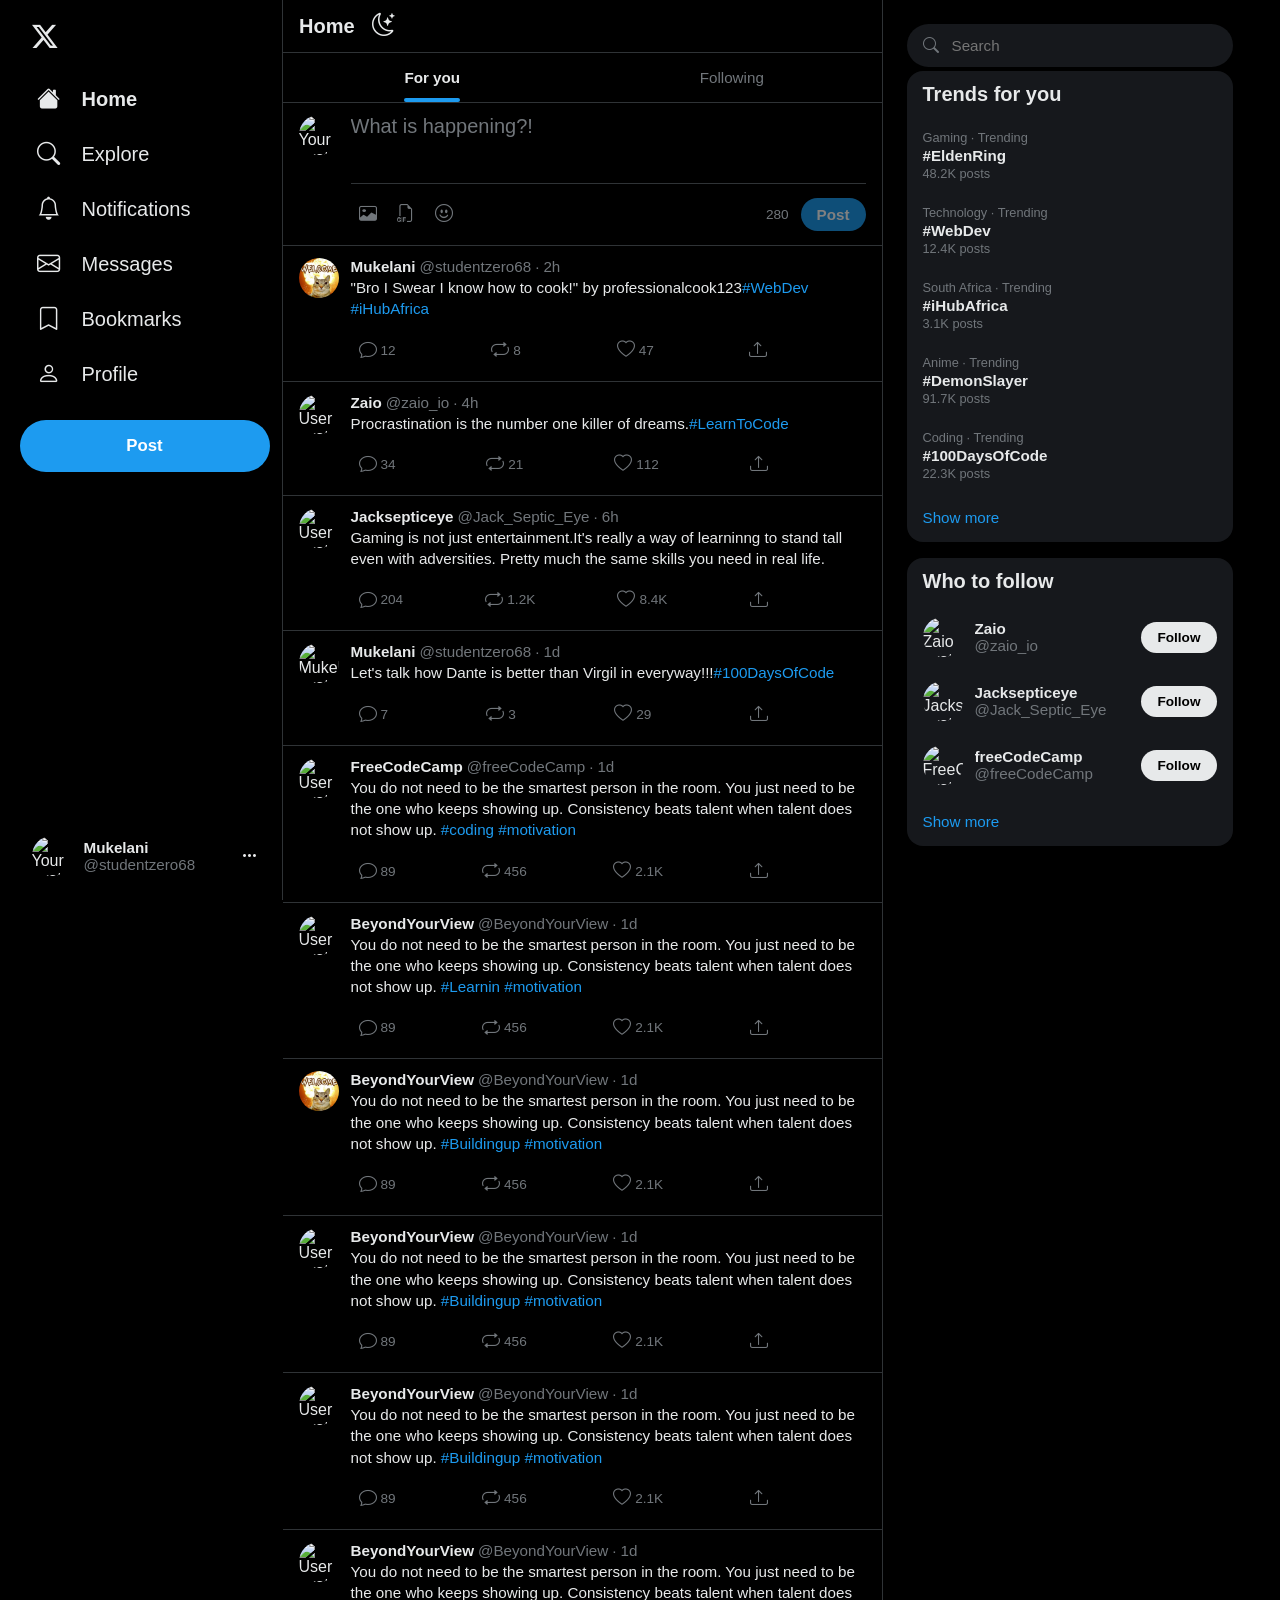
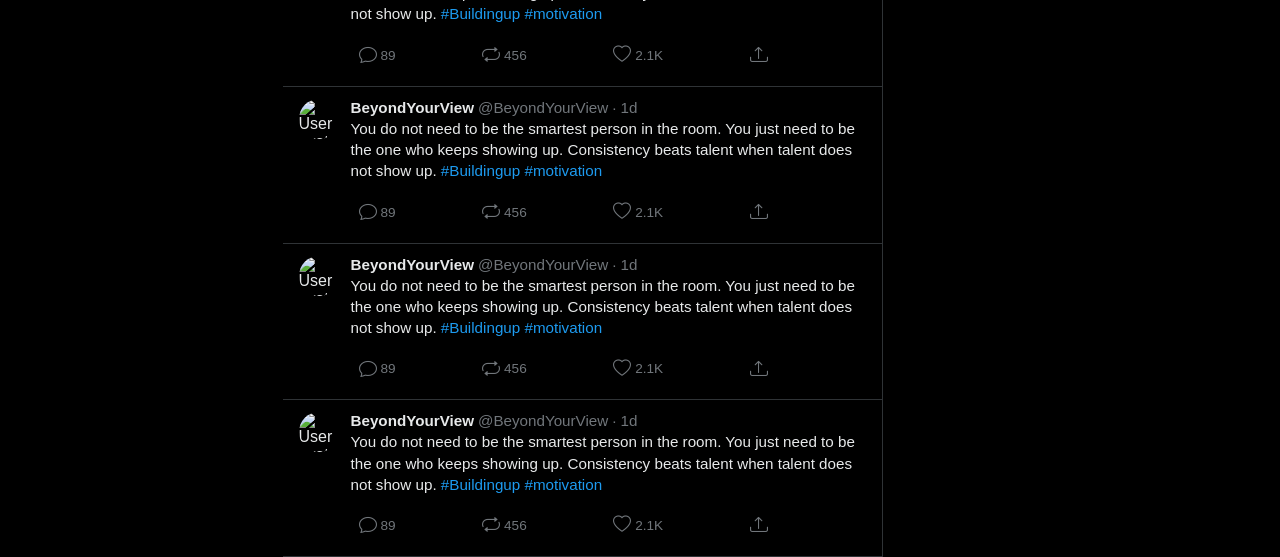
==== index.html @ 27559395 "making more adjustments" ====
<!DOCTYPE html>
<html lang="en">
<head>
  <meta charset="UTF-8"/>
  <meta name="viewport" content="width=device-width, initial-scale=1.0"/>
  <title>X — Home</title>
  <link rel="stylesheet" href="style.css"/>
  <link href="https://cdn.jsdelivr.net/npm/bootstrap-icons@1.10.5/font/bootstrap-icons.css" rel="stylesheet"/>
</head>
<body>

  <div class="app-layout">

    <!-- LEFT SIDEBAR -->
    <aside class="sidebar-left">
      <a href="index.html" class="logo">
        <i class="bi bi-twitter-x"></i>
      </a>
      <nav class="sidebar-nav">
        <a href="index.html" class="nav-item active">
          <i class="bi bi-house-fill"></i>
          <span>Home</span>
        </a>
        <a href="explore.html" class="nav-item">
          <i class="bi bi-search"></i>
          <span>Explore</span>
        </a>
        <a href="notifications.html" class="nav-item">
          <i class="bi bi-bell"></i>
          <span>Notifications</span>
        </a>
        <a href="messages.html" class="nav-item">
          <i class="bi bi-envelope"></i>
          <span>Messages</span>
        </a>
        <a href="bookmarks.html" class="nav-item">
          <i class="bi bi-bookmark"></i>
          <span>Bookmarks</span>
        </a>
        <a href="profile.html" class="nav-item">
          <i class="bi bi-person"></i>
          <span>Profile</span>
        </a>
        <button class="tweet-btn" id="openModal">Post</button>
      </nav>
      <div class="sidebar-user">
        <img src="images/avatar.jpg" alt="Your avatar" class="avatar-sm"/>
        <div class="user-info">
          <span class="user-name">Mukelani</span>
          <span class="user-handle">@studentzero68</span>
        </div>
        <i class="bi bi-three-dots"></i>
      </div>
    </aside>

    <!-- MAIN FEED -->
    <main class="main-feed">

      <header class="feed-header">
        <h1>Home</h1>
        <button class="theme-toggle" id="themeToggle" aria-label="Toggle theme">
          <i class="bi bi-moon-stars"></i>
        </button>
      </header>

      <!-- FEED TABS -->
      <div class="feed-tabs">
        <button class="feed-tab active">For you</button>
        <button class="feed-tab">Following</button>
      </div>

      <!-- TWEET COMPOSER -->
      <div class="composer">
        <img src="images/avatar.jpg" alt="Your avatar" class="avatar-sm"/>
        <div class="composer-input-wrap">
          <textarea id="composerText" placeholder="What is happening?!" rows="1"></textarea>
          <div class="composer-actions">
            <div class="composer-icons">
              <button class="tweet-action" aria-label="Add image"><i class="bi bi-image"></i></button>
              <button class="tweet-action" aria-label="Add gif"><i class="bi bi-filetype-gif"></i></button>
              <button class="tweet-action" aria-label="Add emoji"><i class="bi bi-emoji-smile"></i></button>
            </div>
            <div style="display:flex;align-items:center;gap:12px">
              <span class="char-count" id="charCount">280</span>
              <button class="composer-post" id="postBtn">Post</button>
            </div>
          </div>
        </div>
      </div>

      <!-- TWEET CARDS -->
      <div id="feed">

        <div class="tweet">
          <img src="./assets/bomb cat welcome discord banner.jpg" alt="Mukelani avatar" class="avatar-sm"/>
          <div class="tweet-body">
            <div class="tweet-header">
              <a href="profile.html" class="tweet-name">Mukelani</a>
              <span class="tweet-handle">@studentzero68</span>
              <span class="tweet-dot">·</span>
              <span class="tweet-time">2h</span>
            </div>
            <p class="tweet-content">"Bro I Swear I know how to cook!" by professionalcook123<span class="tweet-hashtag">#WebDev</span> <span class="tweet-hashtag">#iHubAfrica</span></p>
            <div class="tweet-actions">
              <button class="tweet-action reply" aria-label="Reply"><i class="bi bi-chat"></i><span>12</span></button>
              <button class="tweet-action retweet" aria-label="Retweet"><i class="bi bi-repeat"></i><span>8</span></button>
              <button class="tweet-action like" aria-label="Like"><i class="bi bi-heart"></i><span>47</span></button>
              <button class="tweet-action" aria-label="Share"><i class="bi bi-upload"></i></button>
            </div>
          </div>
        </div>

        <div class="tweet">
          <img src="images/avatar2.jpg" alt="User avatar" class="avatar-sm"/>
          <div class="tweet-body">
            <div class="tweet-header">
              <a href="#" class="tweet-name">Zaio</a>
              <span class="tweet-handle">@zaio_io</span>
              <span class="tweet-dot">·</span>
              <span class="tweet-time">4h</span>
            </div>
            <p class="tweet-content">Procrastination is the number one killer of dreams.<span class="tweet-hashtag">#LearnToCode</span></p>
            <div class="tweet-actions">
              <button class="tweet-action reply" aria-label="Reply"><i class="bi bi-chat"></i><span>34</span></button>
              <button class="tweet-action retweet" aria-label="Retweet"><i class="bi bi-repeat"></i><span>21</span></button>
              <button class="tweet-action like" aria-label="Like"><i class="bi bi-heart"></i><span>112</span></button>
              <button class="tweet-action" aria-label="Share"><i class="bi bi-upload"></i></button>
            </div>
          </div>
        </div>

        <div class="tweet">
          <img src="images/avatar3.jpg" alt="User avatar" class="avatar-sm"/>
          <div class="tweet-body">
            <div class="tweet-header">
              <a href="#" class="tweet-name">Jacksepticeye</a>
              <span class="tweet-handle">@Jack_Septic_Eye</span>
              <span class="tweet-dot">·</span>
              <span class="tweet-time">6h</span>
            </div>
            <p class="tweet-content">Gaming is not just entertainment.It's really a way of learninng to stand tall even with adversities. Pretty much the same skills you need in real life.</p>
            <div class="tweet-actions">
              <button class="tweet-action reply" aria-label="Reply"><i class="bi bi-chat"></i><span>204</span></button>
              <button class="tweet-action retweet" aria-label="Retweet"><i class="bi bi-repeat"></i><span>1.2K</span></button>
              <button class="tweet-action like" aria-label="Like"><i class="bi bi-heart"></i><span>8.4K</span></button>
              <button class="tweet-action" aria-label="Share"><i class="bi bi-upload"></i></button>
            </div>
          </div>
        </div>

        <div class="tweet">
          <img src="images/avatar.jpg" alt="Mukelani avatar" class="avatar-sm"/>
          <div class="tweet-body">
            <div class="tweet-header">
              <a href="profile.html" class="tweet-name">Mukelani</a>
              <span class="tweet-handle">@studentzero68</span>
              <span class="tweet-dot">·</span>
              <span class="tweet-time">1d</span>
            </div>
            <p class="tweet-content">Let's talk how Dante is better than Virgil in everyway!!!<span class="tweet-hashtag">#100DaysOfCode</span></p>
            <div class="tweet-actions">
              <button class="tweet-action reply" aria-label="Reply"><i class="bi bi-chat"></i><span>7</span></button>
              <button class="tweet-action retweet" aria-label="Retweet"><i class="bi bi-repeat"></i><span>3</span></button>
              <button class="tweet-action like" aria-label="Like"><i class="bi bi-heart"></i><span>29</span></button>
              <button class="tweet-action" aria-label="Share"><i class="bi bi-upload"></i></button>
            </div>
          </div>
        </div>

        <div class="tweet">
          <img src="images/avatar4.jpg" alt="User avatar" class="avatar-sm"/>
          <div class="tweet-body">
            <div class="tweet-header">
              <a href="#" class="tweet-name">FreeCodeCamp</a>
              <span class="tweet-handle">@freeCodeCamp</span>
              <span class="tweet-dot">·</span>
              <span class="tweet-time">1d</span>
            </div>
            <p class="tweet-content">You do not need to be the smartest person in the room. You just need to be the one who keeps showing up. Consistency beats talent when talent does not show up. <span class="tweet-hashtag">#coding</span> <span class="tweet-hashtag">#motivation</span></p>
            <div class="tweet-actions">
              <button class="tweet-action reply" aria-label="Reply"><i class="bi bi-chat"></i><span>89</span></button>
              <button class="tweet-action retweet" aria-label="Retweet"><i class="bi bi-repeat"></i><span>456</span></button>
              <button class="tweet-action like" aria-label="Like"><i class="bi bi-heart"></i><span>2.1K</span></button>
              <button class="tweet-action" aria-label="Share"><i class="bi bi-upload"></i></button>
            </div>
          </div>
        </div>

        <div class="tweet">
          <img src="images/avatar4.jpg" alt="User avatar" class="avatar-sm"/>
          <div class="tweet-body">
            <div class="tweet-header">
              <a href="#" class="tweet-name">BeyondYourView</a>
              <span class="tweet-handle">@BeyondYourView</span>
              <span class="tweet-dot">·</span>
              <span class="tweet-time">1d</span>
            </div>
            <p class="tweet-content">You do not need to be the smartest person in the room. You just need to be the one who keeps showing up. Consistency beats talent when talent does not show up. <span class="tweet-hashtag">#Learnin</span> <span class="tweet-hashtag">#motivation</span></p>
            <div class="tweet-actions">
              <button class="tweet-action reply" aria-label="Reply"><i class="bi bi-chat"></i><span>89</span></button>
              <button class="tweet-action retweet" aria-label="Retweet"><i class="bi bi-repeat"></i><span>456</span></button>
              <button class="tweet-action like" aria-label="Like"><i class="bi bi-heart"></i><span>2.1K</span></button>
              <button class="tweet-action" aria-label="Share"><i class="bi bi-upload"></i></button>
            </div>
          </div>
        </div>
        
        <div class="tweet">
          <img src="./assets/bomb cat welcome discord banner.jpg" alt="User avatar" class="avatar-sm"/>
          <div class="tweet-body">
            <div class="tweet-header">
              <a href="#" class="tweet-name">BeyondYourView</a>
              <span class="tweet-handle">@BeyondYourView</span>
              <span class="tweet-dot">·</span>
              <span class="tweet-time">1d</span>
            </div>
            <p class="tweet-content">You do not need to be the smartest person in the room. You just need to be the one who keeps showing up. Consistency beats talent when talent does not show up. <span class="tweet-hashtag">#Buildingup</span> <span class="tweet-hashtag">#motivation</span></p>
            <div class="tweet-actions">
              <button class="tweet-action reply" aria-label="Reply"><i class="bi bi-chat"></i><span>89</span></button>
              <button class="tweet-action retweet" aria-label="Retweet"><i class="bi bi-repeat"></i><span>456</span></button>
              <button class="tweet-action like" aria-label="Like"><i class="bi bi-heart"></i><span>2.1K</span></button>
              <button class="tweet-action" aria-label="Share"><i class="bi bi-upload"></i></button>
            </div>
          </div>
        </div>
        
         <div class="tweet">
          <img src="images/avatar4.jpg" alt="User avatar" class="avatar-sm"/>
          <div class="tweet-body">
            <div class="tweet-header">
              <a href="#" class="tweet-name">BeyondYourView</a>
              <span class="tweet-handle">@BeyondYourView</span>
              <span class="tweet-dot">·</span>
              <span class="tweet-time">1d</span>
            </div>
            <p class="tweet-content">You do not need to be the smartest person in the room. You just need to be the one who keeps showing up. Consistency beats talent when talent does not show up. <span class="tweet-hashtag">#Buildingup</span> <span class="tweet-hashtag">#motivation</span></p>
            <div class="tweet-actions">
              <button class="tweet-action reply" aria-label="Reply"><i class="bi bi-chat"></i><span>89</span></button>
              <button class="tweet-action retweet" aria-label="Retweet"><i class="bi bi-repeat"></i><span>456</span></button>
              <button class="tweet-action like" aria-label="Like"><i class="bi bi-heart"></i><span>2.1K</span></button>
              <button class="tweet-action" aria-label="Share"><i class="bi bi-upload"></i></button>
            </div>
          </div>
        </div>

         <div class="tweet">
          <img src="images/avatar4.jpg" alt="User avatar" class="avatar-sm"/>
          <div class="tweet-body">
            <div class="tweet-header">
              <a href="#" class="tweet-name">BeyondYourView</a>
              <span class="tweet-handle">@BeyondYourView</span>
              <span class="tweet-dot">·</span>
              <span class="tweet-time">1d</span>
            </div>
            <p class="tweet-content">You do not need to be the smartest person in the room. You just need to be the one who keeps showing up. Consistency beats talent when talent does not show up. <span class="tweet-hashtag">#Buildingup</span> <span class="tweet-hashtag">#motivation</span></p>
            <div class="tweet-actions">
              <button class="tweet-action reply" aria-label="Reply"><i class="bi bi-chat"></i><span>89</span></button>
              <button class="tweet-action retweet" aria-label="Retweet"><i class="bi bi-repeat"></i><span>456</span></button>
              <button class="tweet-action like" aria-label="Like"><i class="bi bi-heart"></i><span>2.1K</span></button>
              <button class="tweet-action" aria-label="Share"><i class="bi bi-upload"></i></button>
            </div>
          </div>
        </div>

        <div class="tweet">
          <img src="images/avatar4.jpg" alt="User avatar" class="avatar-sm"/>
          <div class="tweet-body">
            <div class="tweet-header">
              <a href="#" class="tweet-name">BeyondYourView</a>
              <span class="tweet-handle">@BeyondYourView</span>
              <span class="tweet-dot">·</span>
              <span class="tweet-time">1d</span>
            </div>
            <p class="tweet-content">You do not need to be the smartest person in the room. You just need to be the one who keeps showing up. Consistency beats talent when talent does not show up. <span class="tweet-hashtag">#Buildingup</span> <span class="tweet-hashtag">#motivation</span></p>
            <div class="tweet-actions">
              <button class="tweet-action reply" aria-label="Reply"><i class="bi bi-chat"></i><span>89</span></button>
              <button class="tweet-action retweet" aria-label="Retweet"><i class="bi bi-repeat"></i><span>456</span></button>
              <button class="tweet-action like" aria-label="Like"><i class="bi bi-heart"></i><span>2.1K</span></button>
              <button class="tweet-action" aria-label="Share"><i class="bi bi-upload"></i></button>
            </div>
          </div>
        </div>

        <div class="tweet">
          <img src="images/avatar4.jpg" alt="User avatar" class="avatar-sm"/>
          <div class="tweet-body">
            <div class="tweet-header">
              <a href="#" class="tweet-name">BeyondYourView</a>
              <span class="tweet-handle">@BeyondYourView</span>
              <span class="tweet-dot">·</span>
              <span class="tweet-time">1d</span>
            </div>
            <p class="tweet-content">You do not need to be the smartest person in the room. You just need to be the one who keeps showing up. Consistency beats talent when talent does not show up. <span class="tweet-hashtag">#Buildingup</span> <span class="tweet-hashtag">#motivation</span></p>
            <div class="tweet-actions">
              <button class="tweet-action reply" aria-label="Reply"><i class="bi bi-chat"></i><span>89</span></button>
              <button class="tweet-action retweet" aria-label="Retweet"><i class="bi bi-repeat"></i><span>456</span></button>
              <button class="tweet-action like" aria-label="Like"><i class="bi bi-heart"></i><span>2.1K</span></button>
              <button class="tweet-action" aria-label="Share"><i class="bi bi-upload"></i></button>
            </div>
          </div>
        </div>

        <div class="tweet">
          <img src="images/avatar4.jpg" alt="User avatar" class="avatar-sm"/>
          <div class="tweet-body">
            <div class="tweet-header">
              <a href="#" class="tweet-name">BeyondYourView</a>
              <span class="tweet-handle">@BeyondYourView</span>
              <span class="tweet-dot">·</span>
              <span class="tweet-time">1d</span>
            </div>
            <p class="tweet-content">You do not need to be the smartest person in the room. You just need to be the one who keeps showing up. Consistency beats talent when talent does not show up. <span class="tweet-hashtag">#Buildingup</span> <span class="tweet-hashtag">#motivation</span></p>
            <div class="tweet-actions">
              <button class="tweet-action reply" aria-label="Reply"><i class="bi bi-chat"></i><span>89</span></button>
              <button class="tweet-action retweet" aria-label="Retweet"><i class="bi bi-repeat"></i><span>456</span></button>
              <button class="tweet-action like" aria-label="Like"><i class="bi bi-heart"></i><span>2.1K</span></button>
              <button class="tweet-action" aria-label="Share"><i class="bi bi-upload"></i></button>
            </div>
          </div>
        </div>

        <div class="tweet">
          <img src="images/avatar4.jpg" alt="User avatar" class="avatar-sm"/>
          <div class="tweet-body">
            <div class="tweet-header">
              <a href="#" class="tweet-name">BeyondYourView</a>
              <span class="tweet-handle">@BeyondYourView</span>
              <span class="tweet-dot">·</span>
              <span class="tweet-time">1d</span>
            </div>
            <p class="tweet-content">You do not need to be the smartest person in the room. You just need to be the one who keeps showing up. Consistency beats talent when talent does not show up. <span class="tweet-hashtag">#Buildingup</span> <span class="tweet-hashtag">#motivation</span></p>
            <div class="tweet-actions">
              <button class="tweet-action reply" aria-label="Reply"><i class="bi bi-chat"></i><span>89</span></button>
              <button class="tweet-action retweet" aria-label="Retweet"><i class="bi bi-repeat"></i><span>456</span></button>
              <button class="tweet-action like" aria-label="Like"><i class="bi bi-heart"></i><span>2.1K</span></button>
              <button class="tweet-action" aria-label="Share"><i class="bi bi-upload"></i></button>
            </div>
          </div>
        </div>

      </div>

    </main>

    <!-- RIGHT SIDEBAR -->
    <aside class="sidebar-right">

      <div class="search-box">
        <i class="bi bi-search"></i>
        <input type="text" placeholder="Search"/>
      </div>

      <!-- TRENDS WIDGET -->
      <div class="widget">
        <div class="widget-header">Trends for you</div>

        <div class="widget-item">
          <div class="trend-category">Gaming · Trending</div>
          <div class="trend-name">#EldenRing</div>
          <div class="trend-posts">48.2K posts</div>
        </div>
        <div class="widget-item">
          <div class="trend-category">Technology · Trending</div>
          <div class="trend-name">#WebDev</div>
          <div class="trend-posts">12.4K posts</div>
        </div>
        <div class="widget-item">
          <div class="trend-category">South Africa · Trending</div>
          <div class="trend-name">#iHubAfrica</div>
          <div class="trend-posts">3.1K posts</div>
        </div>
        <div class="widget-item">
          <div class="trend-category">Anime · Trending</div>
          <div class="trend-name">#DemonSlayer</div>
          <div class="trend-posts">91.7K posts</div>
        </div>
        <div class="widget-item">
          <div class="trend-category">Coding · Trending</div>
          <div class="trend-name">#100DaysOfCode</div>
          <div class="trend-posts">22.3K posts</div>
        </div>

        <a href="explore.html" class="widget-footer">Show more</a>
      </div>

      <!-- WHO TO FOLLOW -->
      <div class="widget">
        <div class="widget-header">Who to follow</div>

        <div class="follow-item">
          <img src="images/avatar2.jpg" alt="Zaio avatar" class="avatar-sm"/>
          <div class="follow-info">
            <div class="user-name">Zaio</div>
            <div class="user-handle">@zaio_io</div>
          </div>
          <button class="follow-btn">Follow</button>
        </div>

        <div class="follow-item">
          <img src="images/avatar3.jpg" alt="Jacksepticeye avatar" class="avatar-sm"/>
          <div class="follow-info">
            <div class="user-name">Jacksepticeye</div>
            <div class="user-handle">@Jack_Septic_Eye</div>
          </div>
          <button class="follow-btn">Follow</button>
        </div>

        <div class="follow-item">
          <img src="images/avatar4.jpg" alt="FreeCodeCamp avatar" class="avatar-sm"/>
          <div class="follow-info">
            <div class="user-name">freeCodeCamp</div>
            <div class="user-handle">@freeCodeCamp</div>
          </div>
          <button class="follow-btn">Follow</button>
        </div>

        <a href="#" class="widget-footer">Show more</a>
      </div>

    </aside>

  </div>

  <!-- MOBILE NAV -->
  <nav class="mobile-nav">
    <a href="index.html" class="active" aria-label="Home"><i class="bi bi-house-fill"></i></a>
    <a href="explore.html" aria-label="Explore"><i class="bi bi-search"></i></a>
    <a href="notifications.html" aria-label="Notifications"><i class="bi bi-bell"></i></a>
    <a href="messages.html" aria-label="Messages"><i class="bi bi-envelope"></i></a>
  </nav>

  <!-- MOBILE COMPOSE BUTTON -->
  <button class="mobile-compose" id="mobileCompose" aria-label="Compose tweet">
    <i class="bi bi-plus-lg"></i>
  </button>

  <!-- TWEET MODAL -->
  <div class="modal-overlay" id="tweetModal">
    <div class="modal">
      <div class="modal-header">
        <button class="modal-close" id="closeModal" aria-label="Close"><i class="bi bi-x-lg"></i></button>
        <button class="modal-post" id="modalPostBtn">Post</button>
      </div>
      <div class="modal-body">
        <img src="images/avatar.jpg" alt="Your avatar" class="avatar-sm"/>
        <textarea id="modalText" placeholder="What is happening?!"></textarea>
      </div>
    </div>
  </div>

  <script src="script.js"></script>
</body>
</html>
---- style.css ----
/* ============================================================
   X (Twitter) Clone — Mukelani N. Sindana
   ============================================================ */

*,
*::before,
*::after {
  margin: 0;
  padding: 0;
  box-sizing: border-box;
}

:root {
  --bg: #000000;
  --bg-surface: #16181c;
  --bg-hover: #1d1f23;
  --bg-input: #000000;
  --border: #2f3336;
  --text-primary: #e7e9ea;
  --text-secondary: #71767b;
  --blue: #1d9bf0;
  --blue-hover: #1a8cd8;
  --red: #f91880;
  --green: #00ba7c;
  --gold: #ffd400;
  --white: #ffffff;
  --sidebar-width: 275px;
  --right-sidebar-width: 350px;
  --transition: 0.2s ease;
}

[data-theme="light"] {
  --bg: #ffffff;
  --bg-surface: #f7f9f9;
  --bg-hover: #eff3f4;
  --bg-input: #ffffff;
  --border: #eff3f4;
  --text-primary: #0f1419;
  --text-secondary: #536471;
}

html {
  scroll-behavior: smooth;
}

body {
  background-color: var(--bg);
  color: var(--text-primary);
  font-family: -apple-system, BlinkMacSystemFont, "Segoe UI", Roboto, Helvetica, Arial, sans-serif;
  min-height: 100vh;
  transition: background-color var(--transition), color var(--transition);
}

a {
  color: inherit;
  text-decoration: none;
}

button {
  font-family: inherit;
  cursor: pointer;
}

img {
  max-width: 100%;
  display: block;
}

.app-layout {
  display: flex;
  max-width: 1265px;
  margin: 0 auto;
  min-height: 100vh;
}

/* LEFT SIDEBAR */
.sidebar-left {
  width: var(--sidebar-width);
  padding: 0 12px;
  display: flex;
  flex-direction: column;
  position: sticky;
  top: 0;
  height: 100vh;
  border-right: 1px solid var(--border);
}

.logo {
  display: inline-flex;
  align-items: center;
  justify-content: center;
  width: 50px;
  height: 50px;
  margin: 12px 0;
  border-radius: 50%;
  font-size: 1.6rem;
  transition: background var(--transition);
}

.logo:hover {
  background: var(--bg-hover);
}

.sidebar-nav {
  display: flex;
  flex-direction: column;
  gap: 4px;
}

.nav-item {
  display: inline-flex;
  align-items: center;
  gap: 20px;
  padding: 12px 16px;
  border-radius: 999px;
  font-size: 1.25rem;
  font-weight: 400;
  transition: background var(--transition);
}

.nav-item i {
  font-size: 1.45rem;
  width: 26px;
  text-align: center;
}

.nav-item:hover {
  background: var(--bg-hover);
}

.nav-item.active {
  font-weight: 700;
}

.theme-toggle {
  display: inline-flex;
  align-items: center;
  gap: 20px;
  width: 100%;
  padding: 12px 16px;
  border: none;
  border-radius: 999px;
  background: transparent;
  color: var(--text-primary);
  font-size: 1.25rem;
  text-align: left;
  transition: background var(--transition);
}

.theme-toggle:hover {
  background: var(--bg-hover);
}

.theme-toggle i {
  font-size: 1.45rem;
  width: 26px;
  text-align: center;
}

.tweet-btn {
  width: 100%;
  margin-top: 16px;
  padding: 16px;
  border: none;
  border-radius: 999px;
  background: var(--blue);
  color: var(--white);
  font-size: 1.05rem;
  font-weight: 700;
  transition: background var(--transition);
}

.tweet-btn:hover {
  background: var(--blue-hover);
}

.sidebar-user {
  margin-top: auto;
  margin-bottom: 12px;
  display: flex;
  align-items: center;
  gap: 12px;
  padding: 12px;
  border-radius: 999px;
  transition: background var(--transition);
  cursor: pointer;
}

.sidebar-user:hover {
  background: var(--bg-hover);
}

.avatar-sm {
  width: 40px;
  height: 40px;
  border-radius: 50%;
  object-fit: cover;
}

.user-info {
  flex: 1;
  display: flex;
  flex-direction: column;
  min-width: 0;
}

.user-name {
  font-size: 0.95rem;
  font-weight: 700;
  white-space: nowrap;
  overflow: hidden;
  text-overflow: ellipsis;
}

.user-handle {
  font-size: 0.95rem;
  color: var(--text-secondary);
  white-space: nowrap;
  overflow: hidden;
  text-overflow: ellipsis;
}

/* MAIN FEED */
.main-feed {
  flex: 1;
  min-width: 0;
  border-right: 1px solid var(--border);
  max-width: 600px;
}

.feed-header {
  position: sticky;
  top: 0;
  z-index: 10;
  padding: 0 16px;
  height: 53px;
  display: flex;
  align-items: center;
  justify-content: space-between;
  background: rgba(0, 0, 0, 0.65);
  backdrop-filter: blur(12px);
  border-bottom: 1px solid var(--border);
}

[data-theme="light"] .feed-header {
  background: rgba(255, 255, 255, 0.85);
}

.feed-header h1 {
  font-size: 1.25rem;
  font-weight: 700;
}

.feed-tabs {
  display: flex;
  border-bottom: 1px solid var(--border);
}

.feed-tab {
  flex: 1;
  padding: 16px;
  border: none;
  background: transparent;
  color: var(--text-secondary);
  font-size: 0.95rem;
  font-weight: 500;
  position: relative;
  transition: background var(--transition), color var(--transition);
}

.feed-tab:hover {
  background: var(--bg-hover);
  color: var(--text-primary);
}

.feed-tab.active {
  color: var(--text-primary);
  font-weight: 700;
}

.feed-tab.active::after {
  content: "";
  position: absolute;
  bottom: 0;
  left: 50%;
  transform: translateX(-50%);
  width: 56px;
  height: 4px;
  border-radius: 999px;
  background: var(--blue);
}

/* TWEET COMPOSER */
.composer {
  display: flex;
  gap: 12px;
  padding: 12px 16px;
  border-bottom: 1px solid var(--border);
}

.composer-input-wrap {
  flex: 1;
}

.composer textarea {
  width: 100%;
  min-height: 52px;
  border: none;
  background: transparent;
  color: var(--text-primary);
  font-size: 1.25rem;
  resize: none;
  outline: none;
  font-family: inherit;
}

.composer textarea::placeholder {
  color: var(--text-secondary);
}

.composer-actions {
  display: flex;
  align-items: center;
  justify-content: space-between;
  margin-top: 12px;
  padding-top: 12px;
  border-top: 1px solid var(--border);
}

.char-count {
  font-size: 0.85rem;
  color: var(--text-secondary);
}

.char-count.warning {
  color: var(--gold);
}

.char-count.danger {
  color: var(--red);
}

.composer-post {
  padding: 8px 16px;
  border: none;
  border-radius: 999px;
  background: var(--blue);
  color: var(--white);
  font-weight: 700;
  font-size: 0.95rem;
  opacity: 0.5;
  pointer-events: none;
  transition: background var(--transition), opacity var(--transition);
}

.composer-post.active {
  opacity: 1;
  pointer-events: auto;
}

.composer-post.active:hover {
  background: var(--blue-hover);
}

/* TWEET CARD */
.tweet {
  display: flex;
  gap: 12px;
  padding: 12px 16px;
  border-bottom: 1px solid var(--border);
  transition: background var(--transition);
}

.tweet:hover {
  background: var(--bg-hover);
}

.tweet-body {
  flex: 1;
  min-width: 0;
}

.tweet-header {
  display: flex;
  align-items: center;
  gap: 4px;
  flex-wrap: wrap;
  margin-bottom: 2px;
}

.tweet-name {
  font-weight: 700;
  font-size: 0.95rem;
}

.tweet-name:hover {
  text-decoration: underline;
}

.tweet-handle,
.tweet-dot,
.tweet-time {
  color: var(--text-secondary);
  font-size: 0.95rem;
}

.tweet-content {
  font-size: 0.95rem;
  line-height: 1.4;
  margin-bottom: 12px;
  white-space: pre-wrap;
  word-break: break-word;
}

.tweet-hashtag {
  color: var(--blue);
}

.tweet-hashtag:hover {
  text-decoration: underline;
}

.tweet-media {
  margin-bottom: 12px;
  border-radius: 16px;
  overflow: hidden;
  border: 1px solid var(--border);
}

.tweet-media img {
  width: 100%;
  max-height: 510px;
  object-fit: cover;
}

.tweet-actions {
  display: flex;
  justify-content: space-between;
  max-width: 425px;
}

.tweet-action {
  display: inline-flex;
  align-items: center;
  gap: 4px;
  padding: 8px;
  border: none;
  border-radius: 999px;
  background: transparent;
  color: var(--text-secondary);
  font-size: 0.85rem;
  transition: color var(--transition), background var(--transition);
}

.tweet-action i {
  font-size: 1.1rem;
}

.tweet-action:hover {
  background: rgba(29, 155, 240, 0.1);
  color: var(--blue);
}

.tweet-action.like:hover,
.tweet-action.like.active {
  color: var(--red);
  background: rgba(249, 24, 128, 0.1);
}

.tweet-action.retweet:hover,
.tweet-action.retweet.active {
  color: var(--green);
  background: rgba(0, 186, 124, 0.1);
}

/* RIGHT SIDEBAR */
.sidebar-right {
  width: var(--right-sidebar-width);
  padding: 12px 0 12px 24px;
}

.search-box {
  position: sticky;
  top: 12px;
  z-index: 5;
  margin-bottom: 16px;
}

.search-box input {
  width: 100%;
  padding: 12px 16px 12px 44px;
  border: none;
  border-radius: 999px;
  background: var(--bg-surface);
  color: var(--text-primary);
  font-size: 0.95rem;
  outline: none;
  border: 1px solid transparent;
  transition: border-color var(--transition), background var(--transition);
}

.search-box input:focus {
  border-color: var(--blue);
  background: var(--bg);
}

.search-box {
  position: relative;
}

.search-box i {
  position: absolute;
  left: 16px;
  top: 50%;
  transform: translateY(-50%);
  color: var(--text-secondary);
}

.widget {
  background: var(--bg-surface);
  border-radius: 16px;
  margin-bottom: 16px;
  overflow: hidden;
}

.widget-header {
  padding: 12px 16px;
  font-size: 1.25rem;
  font-weight: 800;
}

.widget-item {
  display: block;
  padding: 12px 16px;
  transition: background var(--transition);
  cursor: pointer;
}

.widget-item:hover {
  background: var(--bg-hover);
}

.trend-category {
  font-size: 0.8rem;
  color: var(--text-secondary);
}

.trend-name {
  font-weight: 700;
  font-size: 0.95rem;
  margin: 2px 0;
}

.trend-posts {
  font-size: 0.8rem;
  color: var(--text-secondary);
}

.follow-item {
  display: flex;
  align-items: center;
  gap: 12px;
  padding: 12px 16px;
  transition: background var(--transition);
}

.follow-item:hover {
  background: var(--bg-hover);
}

.follow-info {
  flex: 1;
  min-width: 0;
}

.follow-btn {
  padding: 8px 16px;
  border: none;
  border-radius: 999px;
  background: var(--text-primary);
  color: var(--bg);
  font-weight: 700;
  font-size: 0.85rem;
  transition: background var(--transition), color var(--transition);
}

.follow-btn:hover {
  opacity: 0.9;
}

.follow-btn.following {
  background: transparent;
  color: var(--text-primary);
  border: 1px solid var(--border);
}

.widget-footer {
  display: block;
  padding: 16px;
  color: var(--blue);
  font-size: 0.95rem;
  transition: background var(--transition);
}

.widget-footer:hover {
  background: var(--bg-hover);
}

/* PROFILE PAGE */
.profile-banner {
  height: 200px;
  background: var(--bg-surface);
  overflow: hidden;
}

.profile-banner img {
  width: 100%;
  height: 100%;
  object-fit: cover;
}

.profile-header {
  padding: 12px 16px;
}

.profile-top {
  display: flex;
  justify-content: space-between;
  align-items: flex-start;
  margin-top: -67px;
  margin-bottom: 12px;
}

.profile-avatar {
  width: 134px;
  height: 134px;
  border-radius: 50%;
  border: 4px solid var(--bg);
  object-fit: cover;
}

.profile-edit-btn {
  margin-top: 70px;
  padding: 8px 16px;
  border: 1px solid var(--border);
  border-radius: 999px;
  background: transparent;
  color: var(--text-primary);
  font-weight: 700;
  font-size: 0.95rem;
  transition: background var(--transition);
}

.profile-edit-btn:hover {
  background: var(--bg-hover);
}

.profile-name {
  font-size: 1.25rem;
  font-weight: 800;
}

.profile-handle {
  color: var(--text-secondary);
  margin-bottom: 12px;
}

.profile-bio {
  margin-bottom: 12px;
  line-height: 1.4;
}

.profile-meta {
  display: flex;
  flex-wrap: wrap;
  gap: 12px;
  color: var(--text-secondary);
  font-size: 0.95rem;
  margin-bottom: 12px;
}

.profile-stats {
  display: flex;
  gap: 20px;
  font-size: 0.95rem;
}

.profile-stats strong {
  color: var(--text-primary);
}

.profile-tabs {
  display: flex;
  border-bottom: 1px solid var(--border);
}

.profile-tab {
  flex: 1;
  padding: 16px;
  border: none;
  background: transparent;
  color: var(--text-secondary);
  font-weight: 500;
  transition: background var(--transition), color var(--transition);
  position: relative;
}

.profile-tab:hover {
  background: var(--bg-hover);
  color: var(--text-primary);
}

.profile-tab.active {
  color: var(--text-primary);
  font-weight: 700;
}

.profile-tab.active::after {
  content: "";
  position: absolute;
  bottom: 0;
  left: 50%;
  transform: translateX(-50%);
  width: 56px;
  height: 4px;
  border-radius: 999px;
  background: var(--blue);
}

.tab-panel {
  display: none;
}

.tab-panel.active {
  display: block;
}

.media-grid {
  display: grid;
  grid-template-columns: repeat(3, 1fr);
  gap: 2px;
}

.media-grid img {
  width: 100%;
  aspect-ratio: 1;
  object-fit: cover;
}

/* EXPLORE */
.explore-search {
  padding: 12px 16px;
  border-bottom: 1px solid var(--border);
}

.explore-search input {
  width: 100%;
  padding: 12px 16px 12px 44px;
  border: none;
  border-radius: 999px;
  background: var(--bg-surface);
  color: var(--text-primary);
  font-size: 1rem;
  outline: none;
}

.explore-search-wrap {
  position: relative;
}

.explore-search-wrap i {
  position: absolute;
  left: 16px;
  top: 50%;
  transform: translateY(-50%);
  color: var(--text-secondary);
}

.trend-large {
  padding: 16px;
  border-bottom: 1px solid var(--border);
  transition: background var(--transition);
}

.trend-large:hover {
  background: var(--bg-hover);
}

/* NOTIFICATIONS */
.notif-tabs {
  display: flex;
  border-bottom: 1px solid var(--border);
}

.notif-tab {
  flex: 1;
  padding: 16px;
  border: none;
  background: transparent;
  color: var(--text-secondary);
  font-weight: 500;
}

.notif-tab.active {
  color: var(--text-primary);
  font-weight: 700;
  box-shadow: inset 0 -4px 0 var(--blue);
}

.notif-card {
  display: flex;
  gap: 12px;
  padding: 12px 16px;
  border-bottom: 1px solid var(--border);
  transition: background var(--transition);
}

.notif-card:hover {
  background: var(--bg-hover);
}

.notif-card.unread {
  background: rgba(29, 155, 240, 0.05);
}

.notif-icon {
  color: var(--blue);
  font-size: 1.5rem;
}

.notif-text {
  font-size: 0.95rem;
  line-height: 1.4;
}

.notif-text strong {
  font-weight: 700;
}

.notif-time {
  color: var(--text-secondary);
  font-size: 0.85rem;
  margin-top: 4px;
}

/* MESSAGES */
.messages-layout {
  display: flex;
  min-height: calc(100vh - 53px);
}

.convo-list {
  width: 350px;
  border-right: 1px solid var(--border);
}

.convo-item {
  display: flex;
  gap: 12px;
  padding: 16px;
  border-bottom: 1px solid var(--border);
  transition: background var(--transition);
  cursor: pointer;
}

.convo-item:hover,
.convo-item.active {
  background: var(--bg-hover);
}

.convo-preview {
  flex: 1;
  min-width: 0;
}

.convo-top {
  display: flex;
  justify-content: space-between;
  margin-bottom: 2px;
}

.convo-name {
  font-weight: 700;
}

.convo-time {
  color: var(--text-secondary);
  font-size: 0.85rem;
}

.convo-msg {
  color: var(--text-secondary);
  font-size: 0.95rem;
  white-space: nowrap;
  overflow: hidden;
  text-overflow: ellipsis;
}

.chat-panel {
  flex: 1;
  display: flex;
  flex-direction: column;
  justify-content: center;
  align-items: center;
  color: var(--text-secondary);
  padding: 24px;
  text-align: center;
}

.chat-panel h2 {
  font-size: 1.5rem;
  color: var(--text-primary);
  margin-bottom: 8px;
}

/* BOOKMARKS */
.empty-state {
  padding: 48px 32px;
  text-align: center;
}

.empty-state i {
  font-size: 3rem;
  color: var(--text-secondary);
  margin-bottom: 16px;
}

.empty-state h2 {
  font-size: 1.5rem;
  margin-bottom: 8px;
}

.empty-state p {
  color: var(--text-secondary);
  max-width: 320px;
  margin: 0 auto;
}

/* LOGIN PAGE */
.login-page {
  min-height: 100vh;
  display: flex;
}

.login-left {
  flex: 1;
  display: flex;
  align-items: center;
  justify-content: center;
  background: var(--bg);
}

.login-left i {
  font-size: clamp(8rem, 20vw, 18rem);
}

.login-right {
  flex: 1;
  display: flex;
  flex-direction: column;
  justify-content: center;
  padding: 48px;
  max-width: 600px;
}

.login-right h1 {
  font-size: 4rem;
  font-weight: 700;
  margin-bottom: 48px;
}

.login-form {
  display: flex;
  flex-direction: column;
  gap: 16px;
}

.login-form input {
  padding: 16px;
  border: 1px solid var(--border);
  border-radius: 4px;
  background: var(--bg);
  color: var(--text-primary);
  font-size: 1rem;
  outline: none;
}

.login-form input:focus {
  border-color: var(--blue);
}

.login-submit {
  padding: 16px;
  border: none;
  border-radius: 999px;
  background: var(--text-primary);
  color: var(--bg);
  font-weight: 700;
  font-size: 1rem;
}

.login-submit:hover {
  opacity: 0.9;
}

.login-divider {
  display: flex;
  align-items: center;
  gap: 12px;
  margin: 24px 0;
  color: var(--text-secondary);
}

.login-divider::before,
.login-divider::after {
  content: "";
  flex: 1;
  height: 1px;
  background: var(--border);
}

.login-google {
  padding: 12px;
  border: 1px solid var(--border);
  border-radius: 999px;
  background: transparent;
  color: var(--text-primary);
  font-weight: 700;
}

.login-footer {
  margin-top: 48px;
  color: var(--text-secondary);
}

.login-footer a {
  color: var(--blue);
}

/* MODAL */
.modal-overlay {
  position: fixed;
  inset: 0;
  background: rgba(91, 112, 131, 0.4);
  display: flex;
  align-items: flex-start;
  justify-content: center;
  padding: 5vh 16px;
  z-index: 1000;
  opacity: 0;
  visibility: hidden;
  transition: opacity var(--transition), visibility var(--transition);
}

.modal-overlay.open {
  opacity: 1;
  visibility: visible;
}

.modal {
  width: 100%;
  max-width: 600px;
  background: var(--bg);
  border-radius: 16px;
  overflow: hidden;
}

.modal-header {
  display: flex;
  align-items: center;
  justify-content: space-between;
  padding: 12px 16px;
  border-bottom: 1px solid var(--border);
}

.modal-close {
  width: 36px;
  height: 36px;
  border: none;
  border-radius: 50%;
  background: transparent;
  color: var(--text-primary);
  font-size: 1.25rem;
  display: flex;
  align-items: center;
  justify-content: center;
  transition: background var(--transition);
}

.modal-close:hover {
  background: var(--bg-hover);
}

.modal-post {
  padding: 8px 16px;
  border: none;
  border-radius: 999px;
  background: var(--blue);
  color: var(--white);
  font-weight: 700;
  opacity: 0.5;
  pointer-events: none;
}

.modal-post.active {
  opacity: 1;
  pointer-events: auto;
}

.modal-body {
  padding: 12px 16px 16px;
  display: flex;
  gap: 12px;
}

.modal-body textarea {
  flex: 1;
  min-height: 120px;
  border: none;
  background: transparent;
  color: var(--text-primary);
  font-size: 1.25rem;
  resize: none;
  outline: none;
  font-family: inherit;
}

/* SKELETONS */
.skeleton-wrap {
  padding: 12px 16px;
}

.skeleton {
  background: linear-gradient(90deg, var(--bg-surface) 25%, var(--bg-hover) 50%, var(--bg-surface) 75%);
  background-size: 200% 100%;
  animation: shimmer 1.5s infinite;
  border-radius: 8px;
}

.skeleton-row {
  display: flex;
  gap: 12px;
  margin-bottom: 16px;
}

.skeleton-avatar {
  width: 48px;
  height: 48px;
  border-radius: 50%;
  flex-shrink: 0;
}

.skeleton-lines {
  flex: 1;
}

.skeleton-line {
  height: 14px;
  margin-bottom: 8px;
}

.skeleton-line.short {
  width: 40%;
}

.skeleton-line.medium {
  width: 70%;
}

.skeleton-line.long {
  width: 100%;
  height: 180px;
  border-radius: 16px;
}

@keyframes shimmer {
  0% { background-position: 200% 0; }
  100% { background-position: -200% 0; }
}

.hidden {
  display: none !important;
}

/* MOBILE NAV */
.mobile-nav {
  display: none;
  position: fixed;
  bottom: 0;
  left: 0;
  right: 0;
  height: 53px;
  background: var(--bg);
  border-top: 1px solid var(--border);
  z-index: 100;
}

.mobile-nav a,
.mobile-nav button {
  flex: 1;
  display: flex;
  align-items: center;
  justify-content: center;
  border: none;
  background: transparent;
  color: var(--text-secondary);
  font-size: 1.4rem;
  transition: color var(--transition);
}

.mobile-nav a.active,
.mobile-nav a:hover {
  color: var(--text-primary);
}

.mobile-compose {
  width: 56px;
  height: 56px;
  border-radius: 50%;
  background: var(--blue);
  color: var(--white);
  position: fixed;
  bottom: 70px;
  right: 16px;
  z-index: 99;
  border: none;
  font-size: 1.5rem;
  box-shadow: 0 4px 12px rgba(0, 0, 0, 0.3);
  display: none;
}

.mobile-compose:hover {
  background: var(--blue-hover);
}

/* RESPONSIVE */
@media (max-width: 1080px) {
  .sidebar-right {
    display: none;
  }
}

@media (max-width: 820px) {
  .sidebar-left {
    width: 88px;
    align-items: center;
  }

  .sidebar-left .nav-item span,
  .sidebar-left .theme-toggle span,
  .sidebar-left .user-info,
  .sidebar-left .sidebar-user > .bi-three-dots {
    display: none;
  }

  .sidebar-left .nav-item,
  .sidebar-left .theme-toggle {
    justify-content: center;
    padding: 12px;
  }

  .sidebar-left .tweet-btn {
    width: 50px;
    height: 50px;
    padding: 0;
    font-size: 0;
  }

  .sidebar-left .tweet-btn::after {
    content: "+";
    font-size: 1.5rem;
  }

  .sidebar-user {
    justify-content: center;
    padding: 8px;
  }
}

@media (max-width: 600px) {
  .sidebar-left {
    display: none;
  }

  .main-feed {
    max-width: 100%;
    border-right: none;
    padding-bottom: 60px;
  }

  .mobile-nav {
    display: flex;
  }

  .mobile-compose {
    display: flex;
    align-items: center;
    justify-content: center;
  }

  .messages-layout {
    flex-direction: column;
  }

  .convo-list {
    width: 100%;
  }

  .chat-panel {
    display: none;
  }

  .login-page {
    flex-direction: column;
  }

  .login-left {
    padding: 48px;
  }

  .login-right h1 {
    font-size: 2.5rem;
    margin-bottom: 32px;
  }
}

@media (min-width: 2560px) {
  .app-layout {
    max-width: 1400px;
  }

  .main-feed {
    max-width: 700px;
  }
}
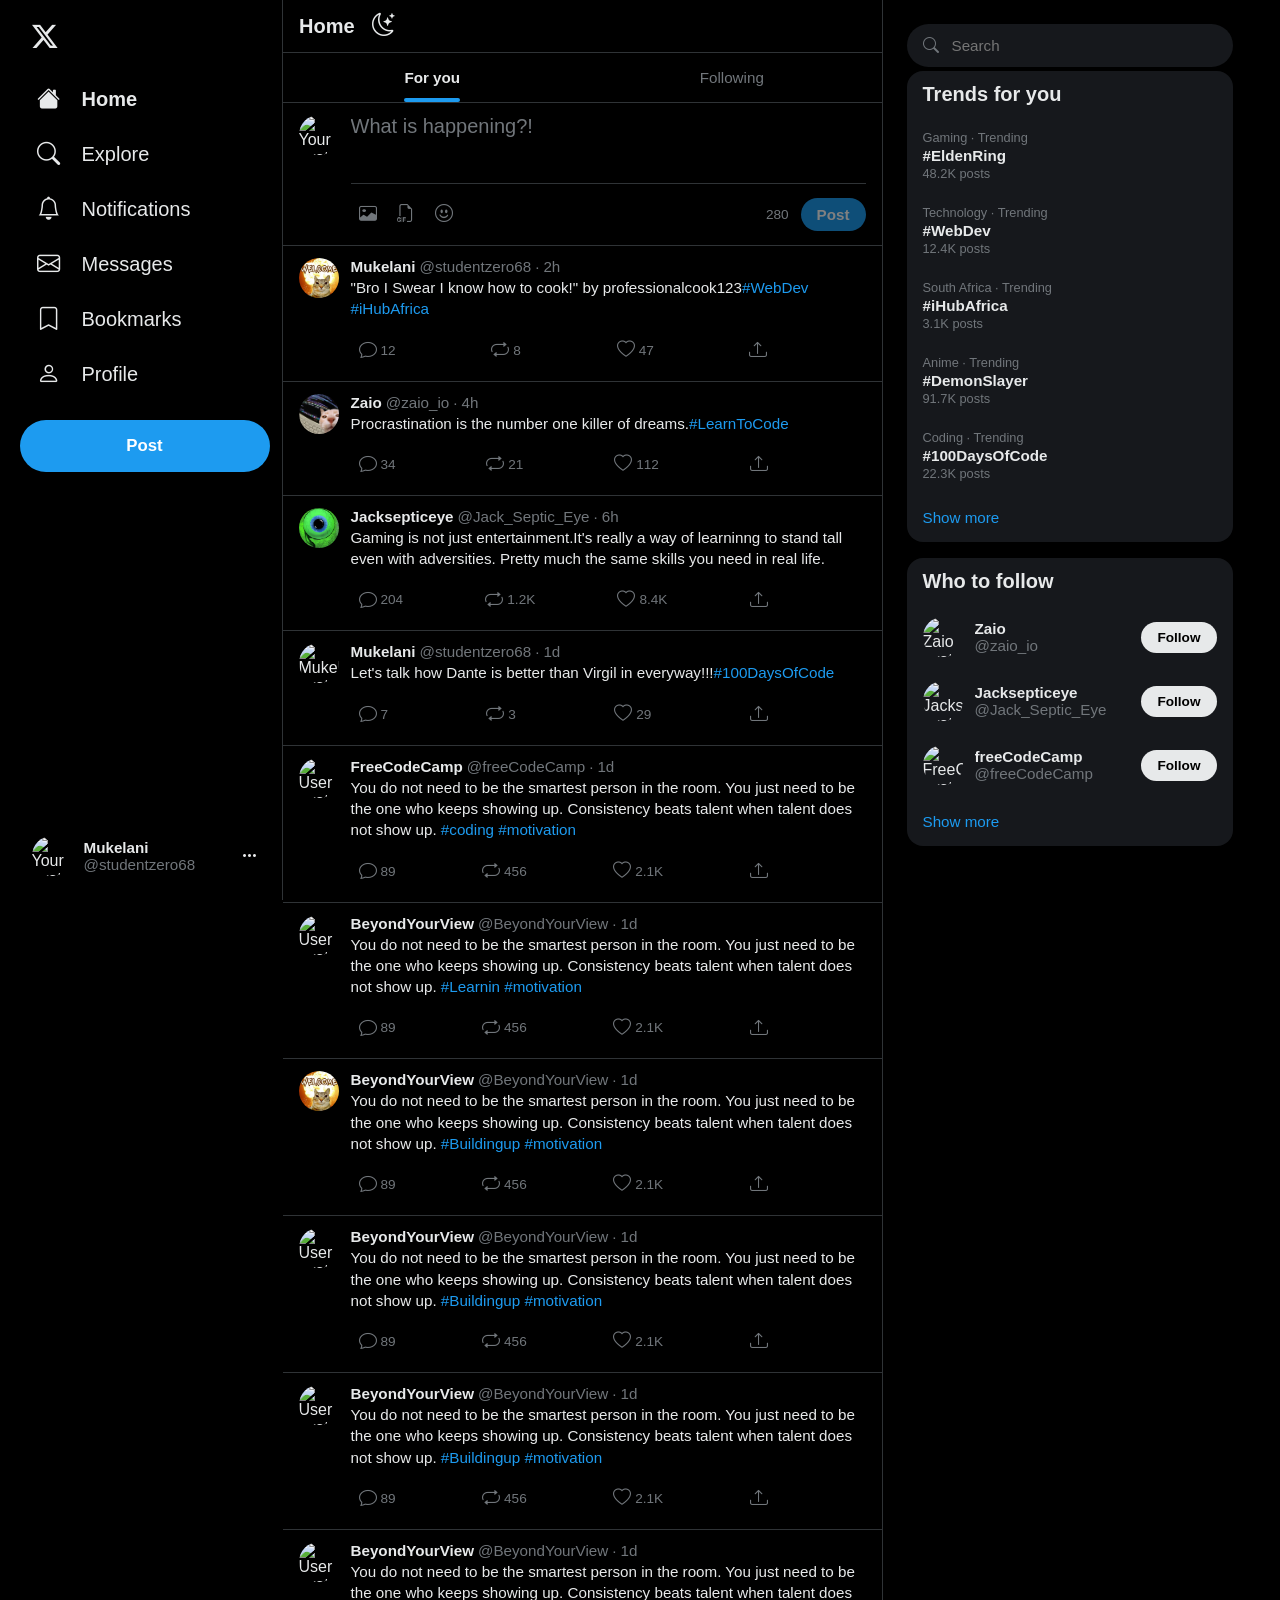
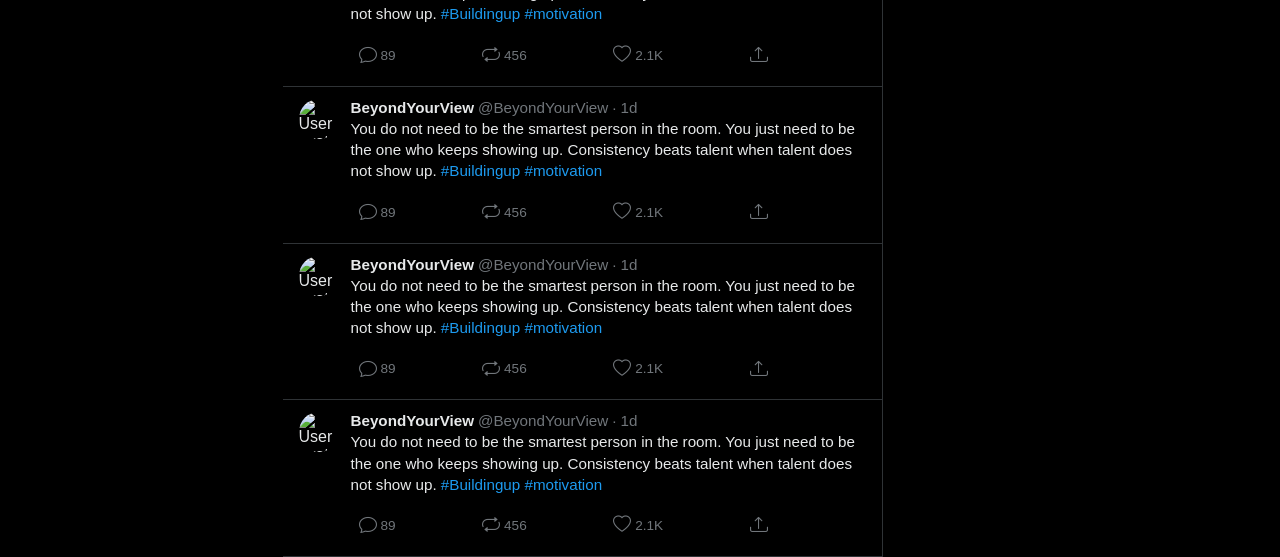
==== commit 290a97b5: "matching images accordingly" ====
--- a/index.html
+++ b/index.html
@@ -111,7 +111,7 @@
         </div>
 
         <div class="tweet">
-          <img src="images/avatar2.jpg" alt="User avatar" class="avatar-sm"/>
+          <img src="./assets/3799980931473722.jpg" alt="User avatar" class="avatar-sm"/>
           <div class="tweet-body">
             <div class="tweet-header">
               <a href="#" class="tweet-name">Zaio</a>
@@ -130,7 +130,7 @@
         </div>
 
         <div class="tweet">
-          <img src="images/avatar3.jpg" alt="User avatar" class="avatar-sm"/>
+          <img src="./assets/40180621670643318.jpg" alt="User avatar" class="avatar-sm"/>
           <div class="tweet-body">
             <div class="tweet-header">
               <a href="#" class="tweet-name">Jacksepticeye</a>
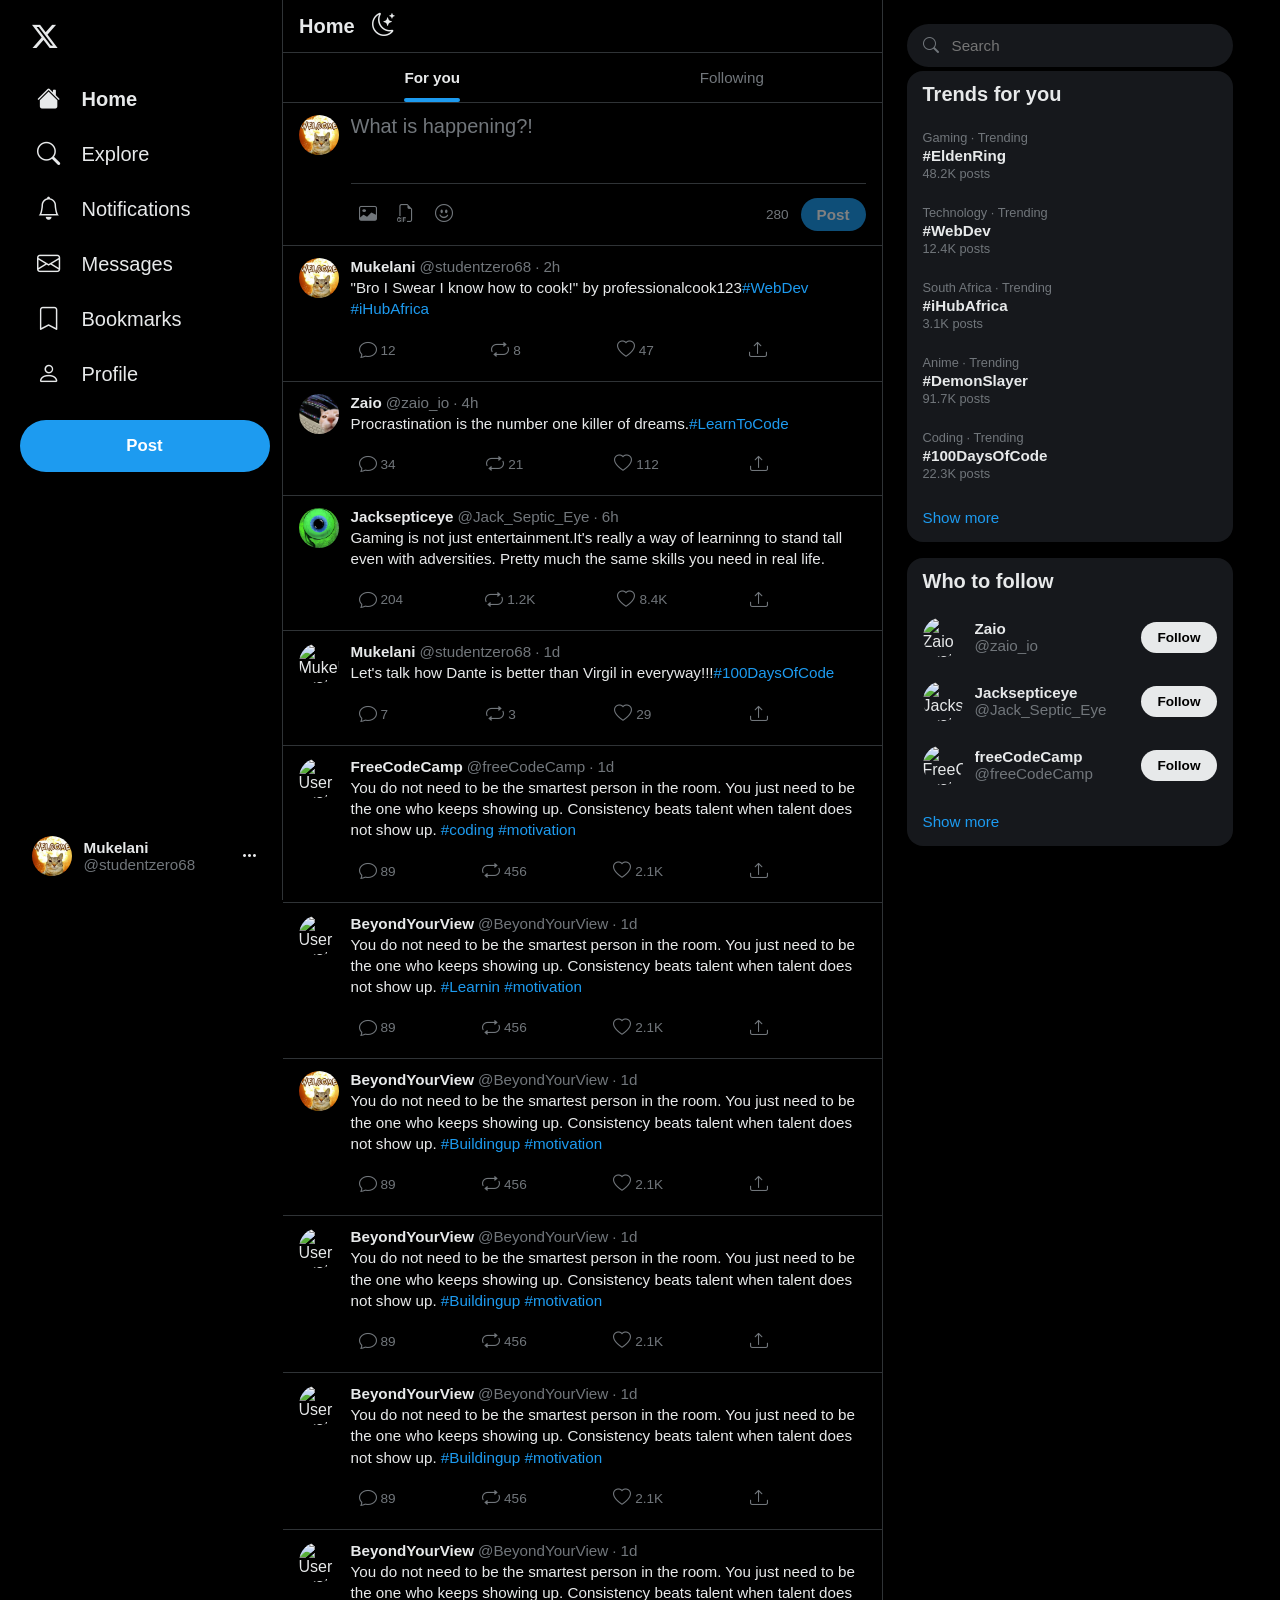
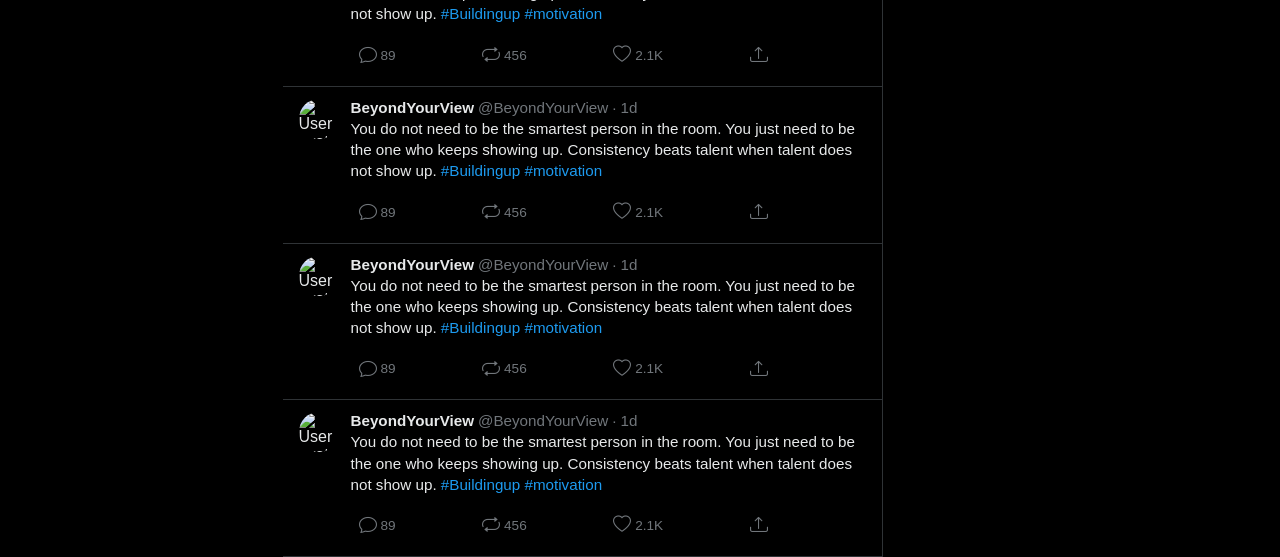
==== commit 6e9a65bc: "making changes" ====
--- a/index.html
+++ b/index.html
@@ -44,7 +44,7 @@
         <button class="tweet-btn" id="openModal">Post</button>
       </nav>
       <div class="sidebar-user">
-        <img src="images/avatar.jpg" alt="Your avatar" class="avatar-sm"/>
+        <img src="./assets/bomb cat welcome discord banner.jpg" alt="Your avatar" class="avatar-sm"/>
         <div class="user-info">
           <span class="user-name">Mukelani</span>
           <span class="user-handle">@studentzero68</span>
@@ -71,7 +71,7 @@
 
       <!-- TWEET COMPOSER -->
       <div class="composer">
-        <img src="images/avatar.jpg" alt="Your avatar" class="avatar-sm"/>
+        <img src="./assets/bomb cat welcome discord banner.jpg" alt="Your avatar" class="avatar-sm"/>
         <div class="composer-input-wrap">
           <textarea id="composerText" placeholder="What is happening?!" rows="1"></textarea>
           <div class="composer-actions">
--- a/style.css
+++ b/style.css
@@ -1333,3 +1333,25 @@
     max-width: 700px;
   }
 }
+
+/* BACK BUTTON */
+.nav-back {
+  display: inline-flex;
+  align-items: center;
+  justify-content: center;
+  width: 36px;
+  height: 36px;
+  border-radius: 50%;
+  font-size: 1.2rem;
+  transition: background var(--transition);
+}
+.nav-back:hover {
+  background: var(--bg-hover);
+}
+
+/* FEED HEADER SUBTITLE */
+.feed-header-sub {
+  font-size: 0.8rem;
+  color: var(--text-secondary);
+  margin: 0;
+}
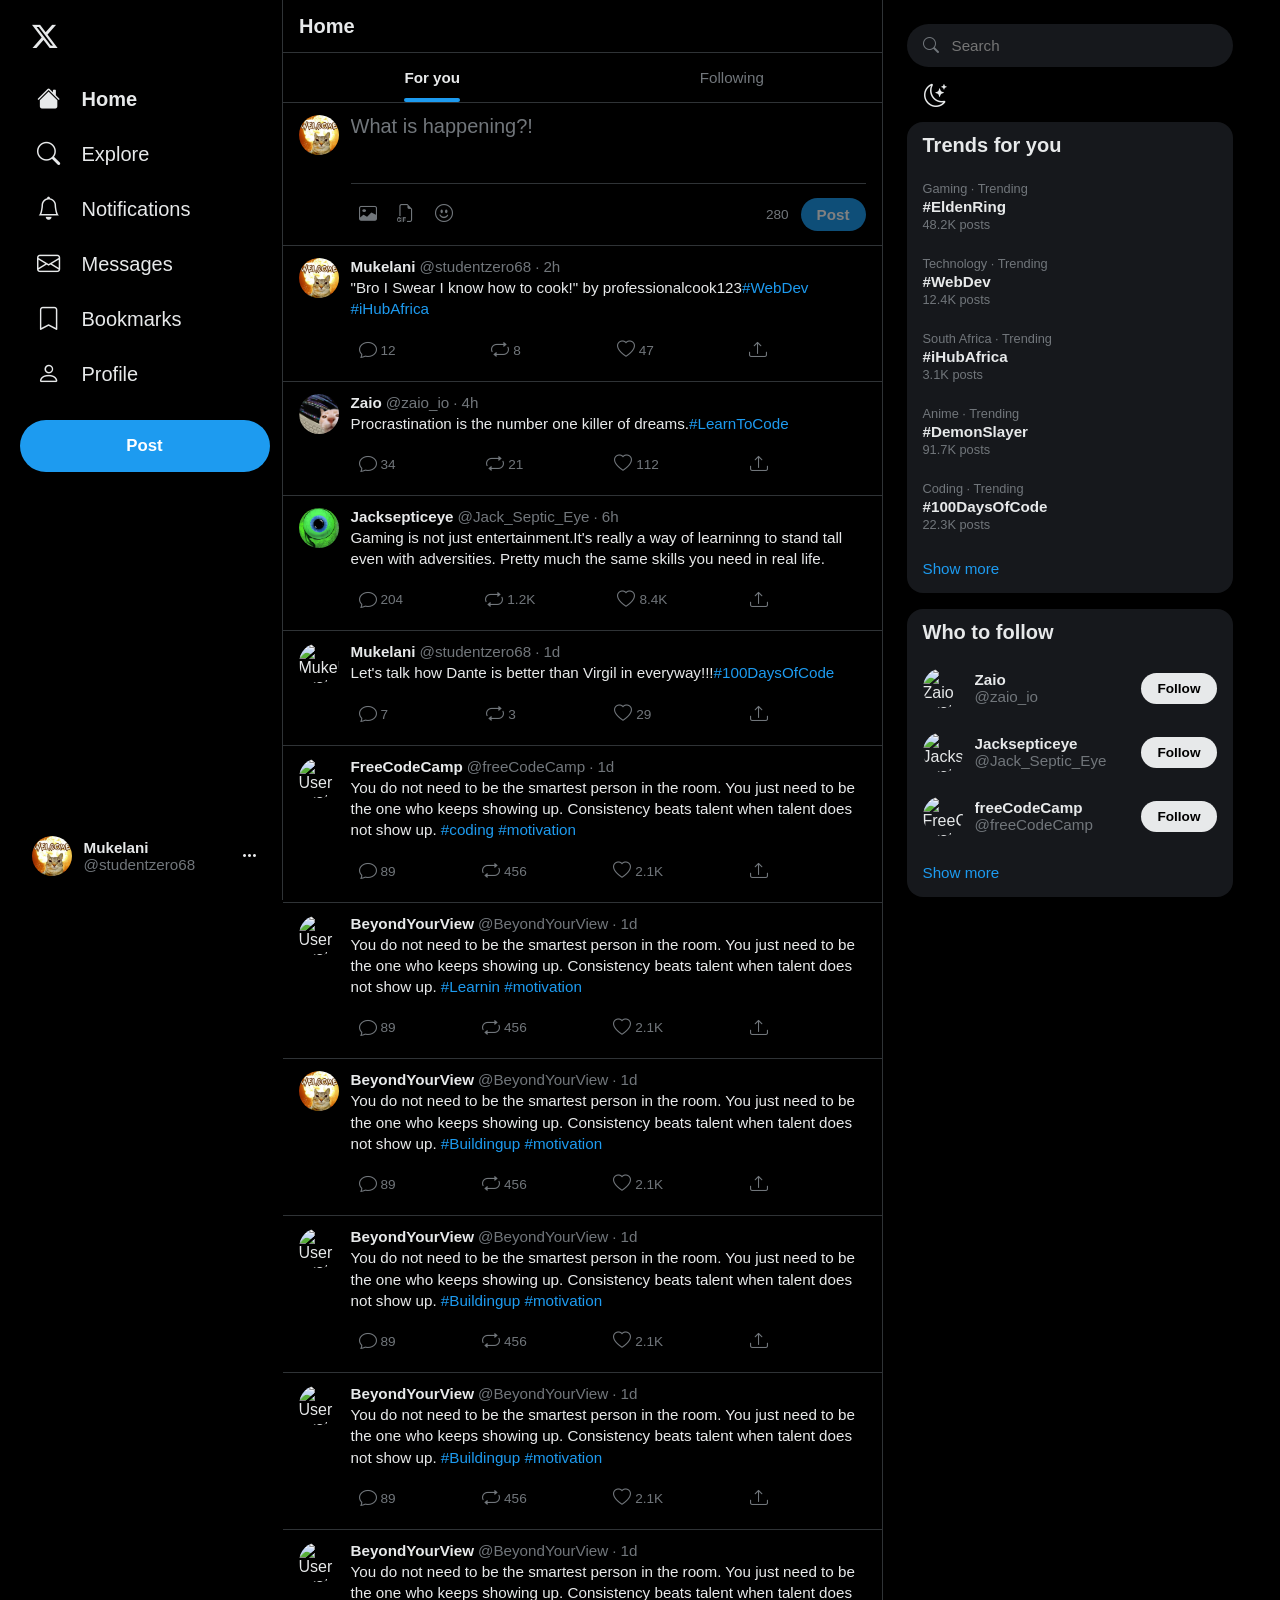
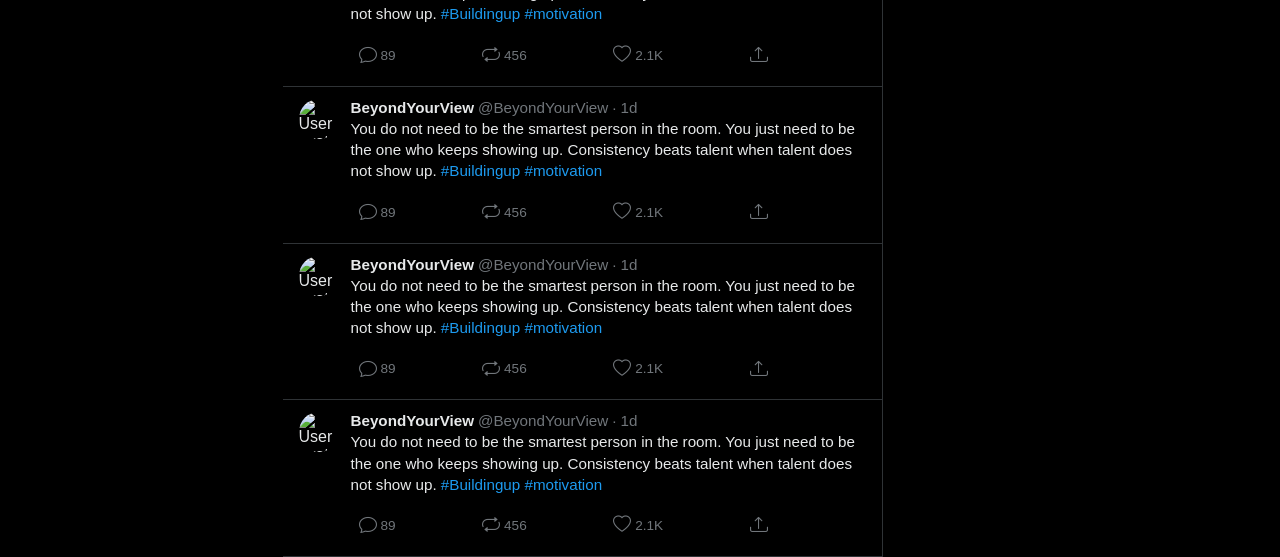
==== commit acf4def0: "just makning it look a bit more like twitter" ====
--- a/index.html
+++ b/index.html
@@ -58,9 +58,6 @@
 
       <header class="feed-header">
         <h1>Home</h1>
-        <button class="theme-toggle" id="themeToggle" aria-label="Toggle theme">
-          <i class="bi bi-moon-stars"></i>
-        </button>
       </header>
 
       <!-- FEED TABS -->
@@ -345,9 +342,14 @@
     <!-- RIGHT SIDEBAR -->
     <aside class="sidebar-right">
 
-      <div class="search-box">
-        <i class="bi bi-search"></i>
-        <input type="text" placeholder="Search"/>
+      <div class="search-controls">
+        <div class="search-box">
+          <i class="bi bi-search"></i>
+          <input type="text" placeholder="Search"/>
+        </div>
+        <button class="theme-toggle compact-theme-toggle" id="themeToggle" aria-label="Toggle theme">
+          <i class="bi bi-moon-stars"></i>
+        </button>
       </div>
 
       <!-- TRENDS WIDGET -->
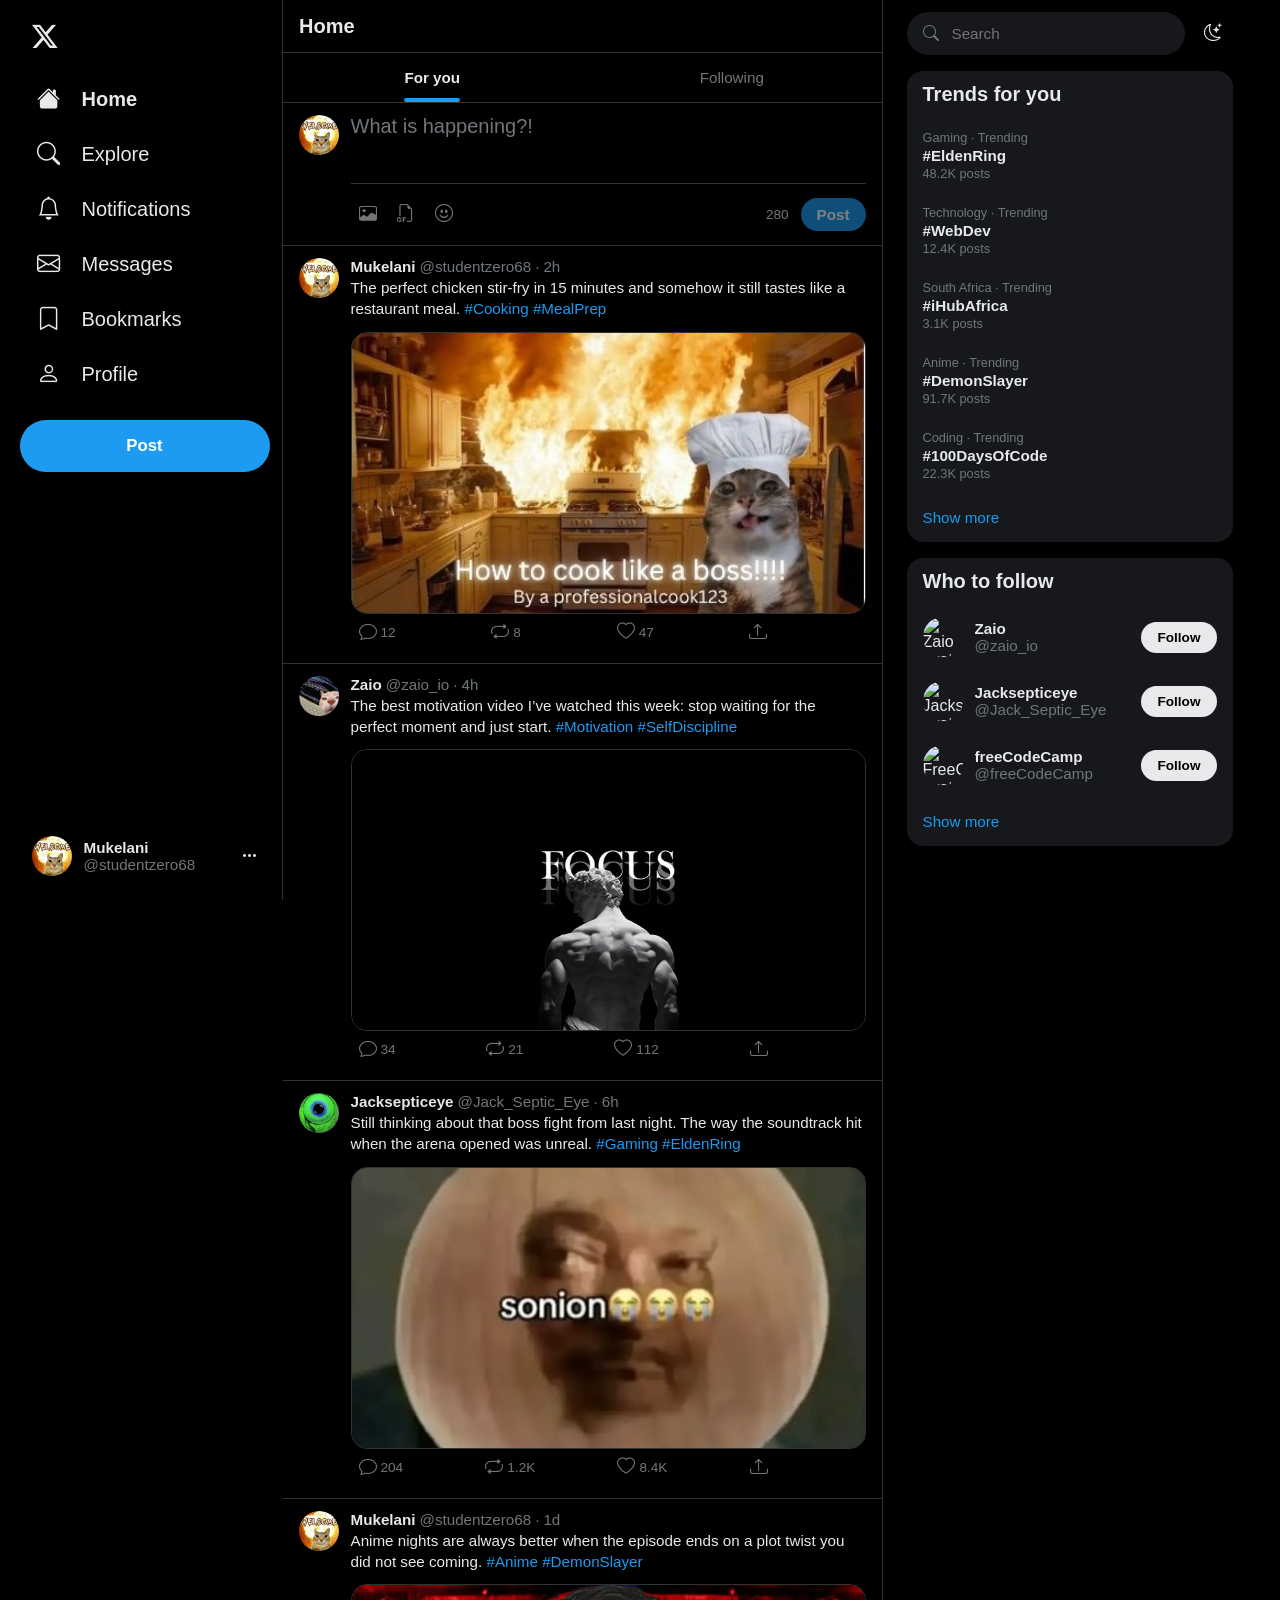
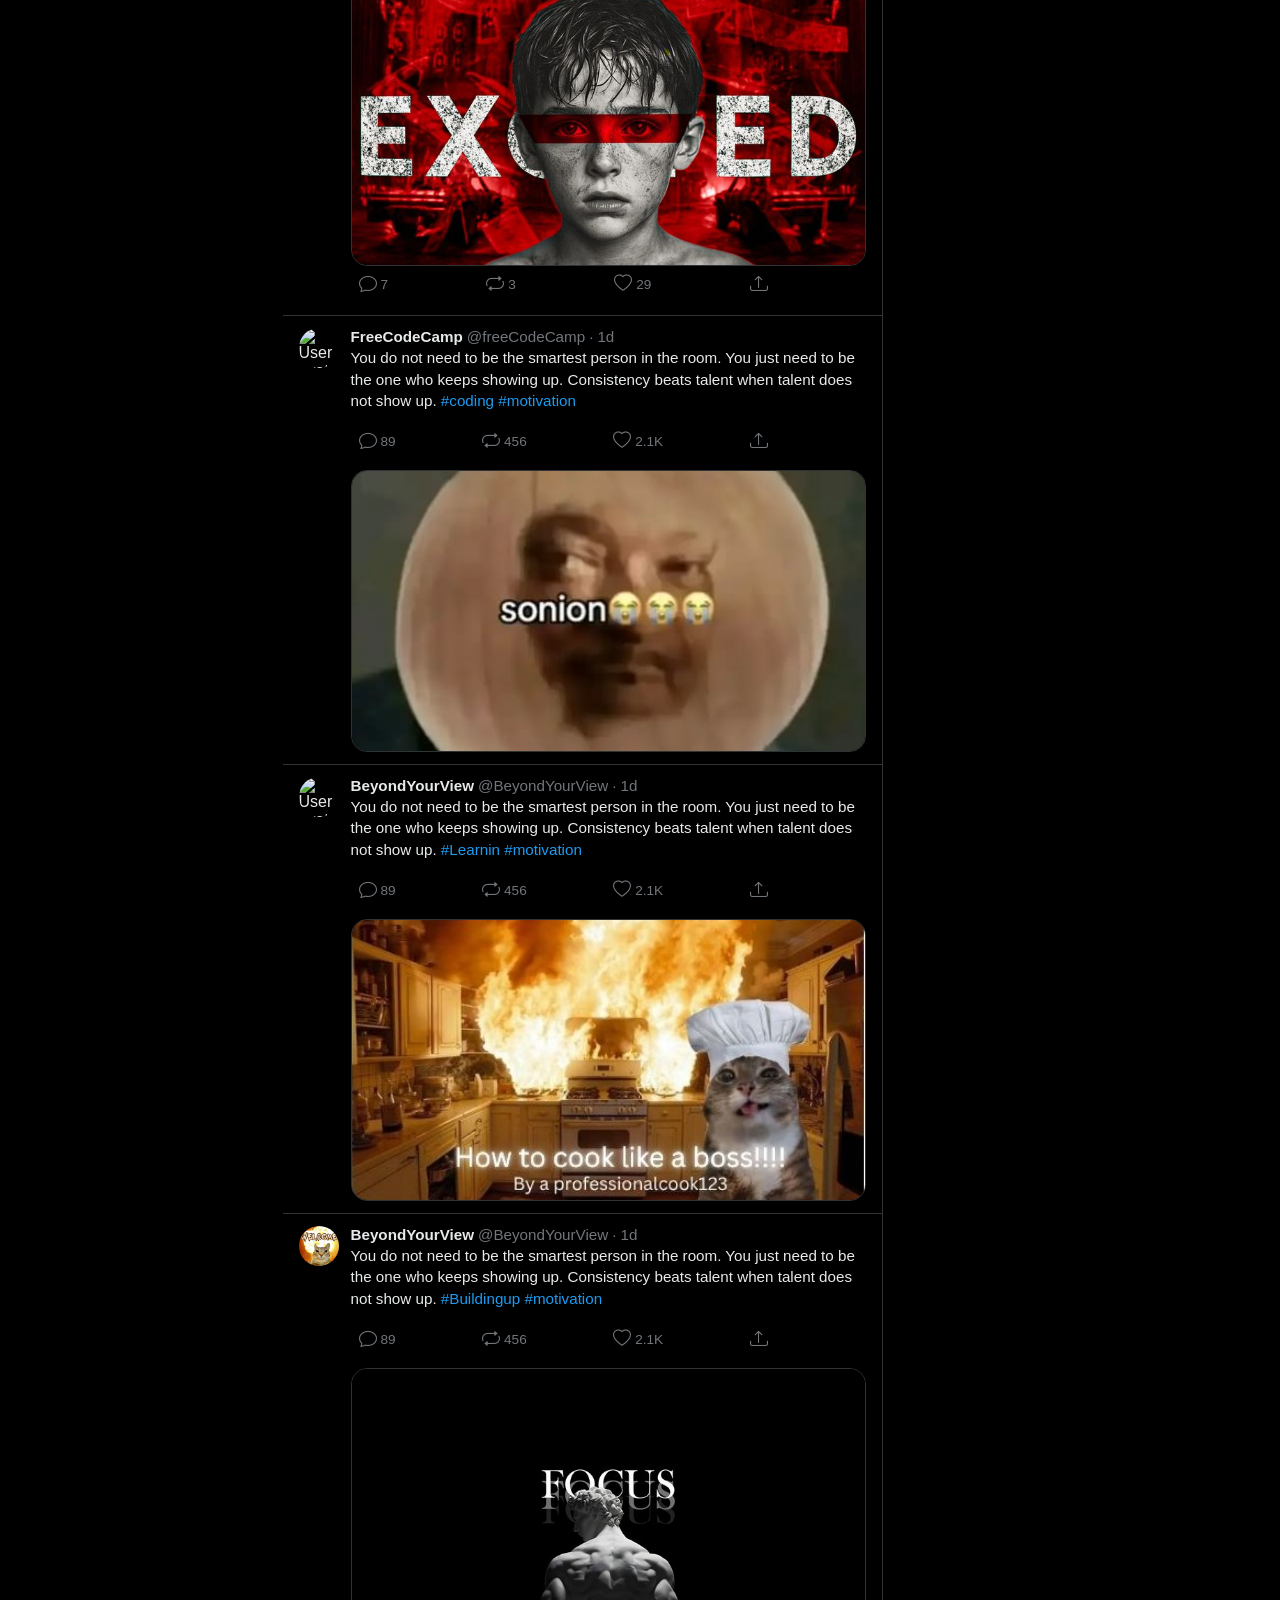
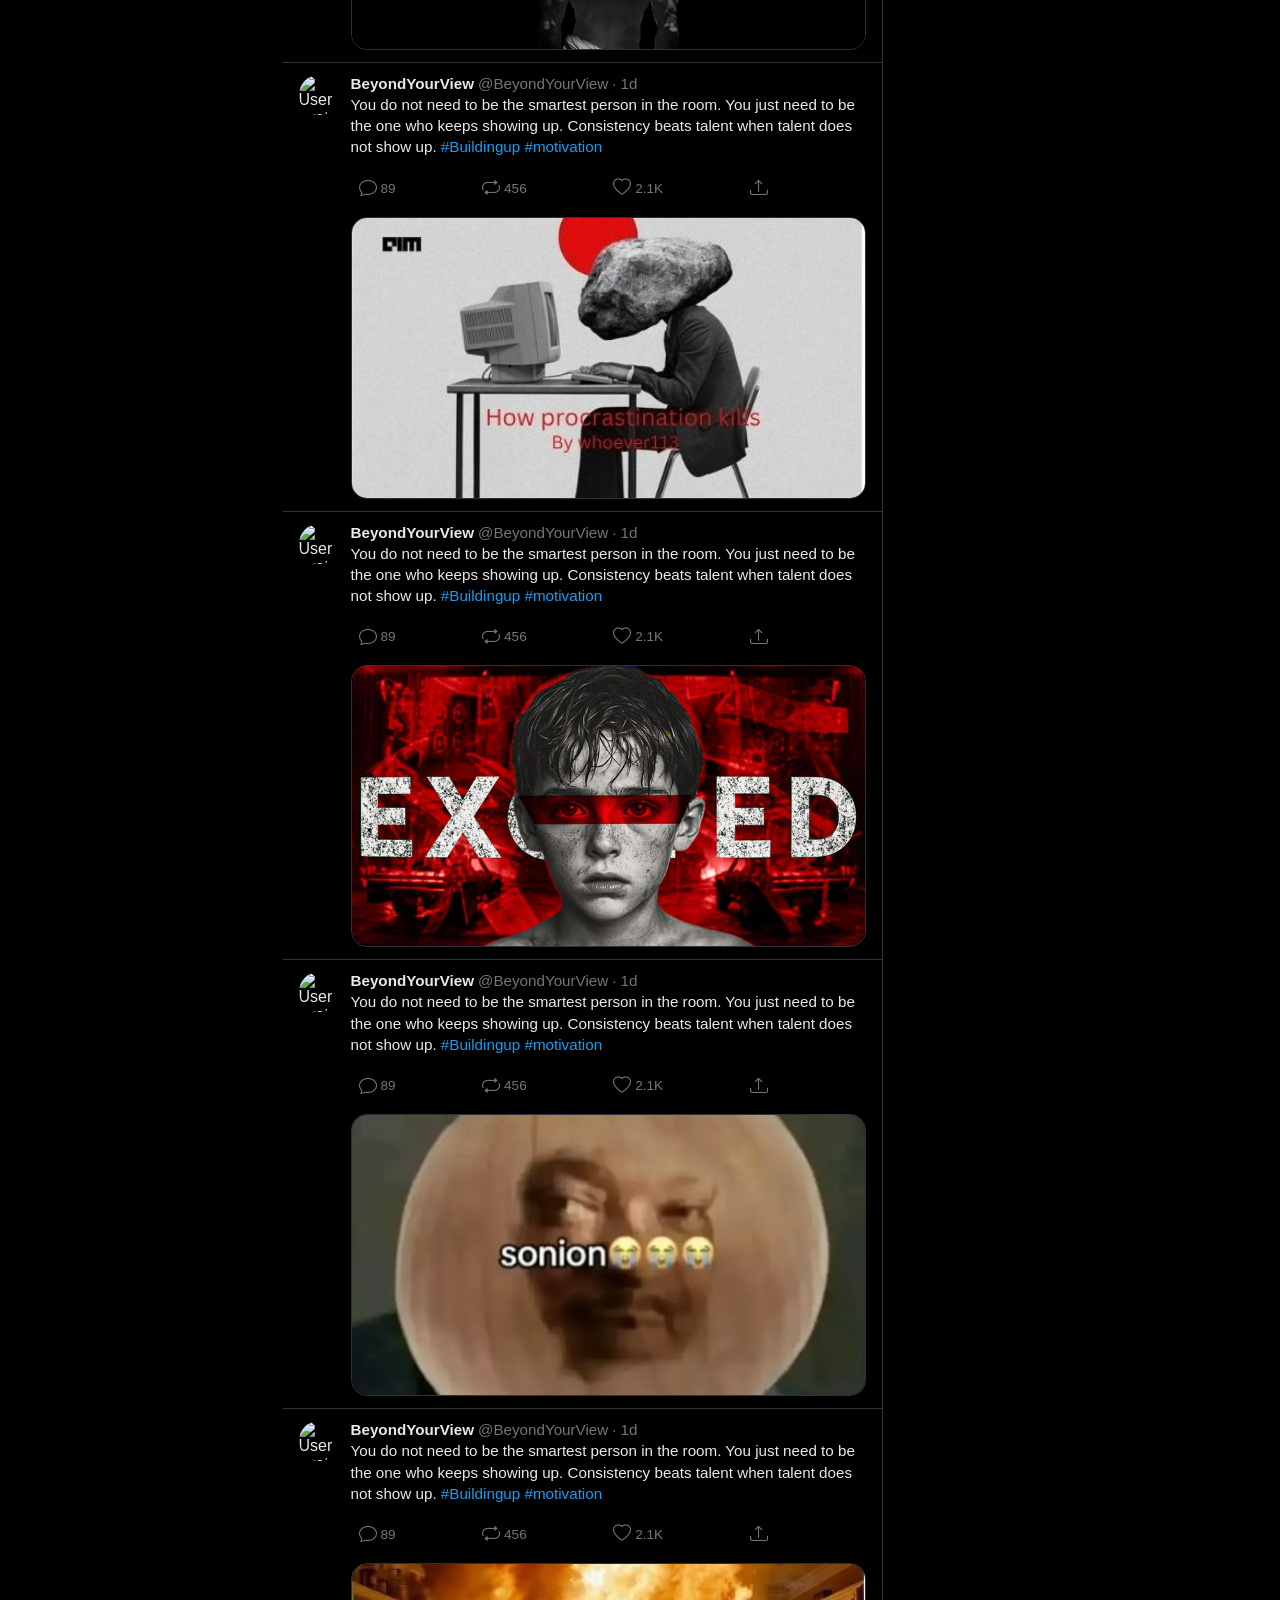
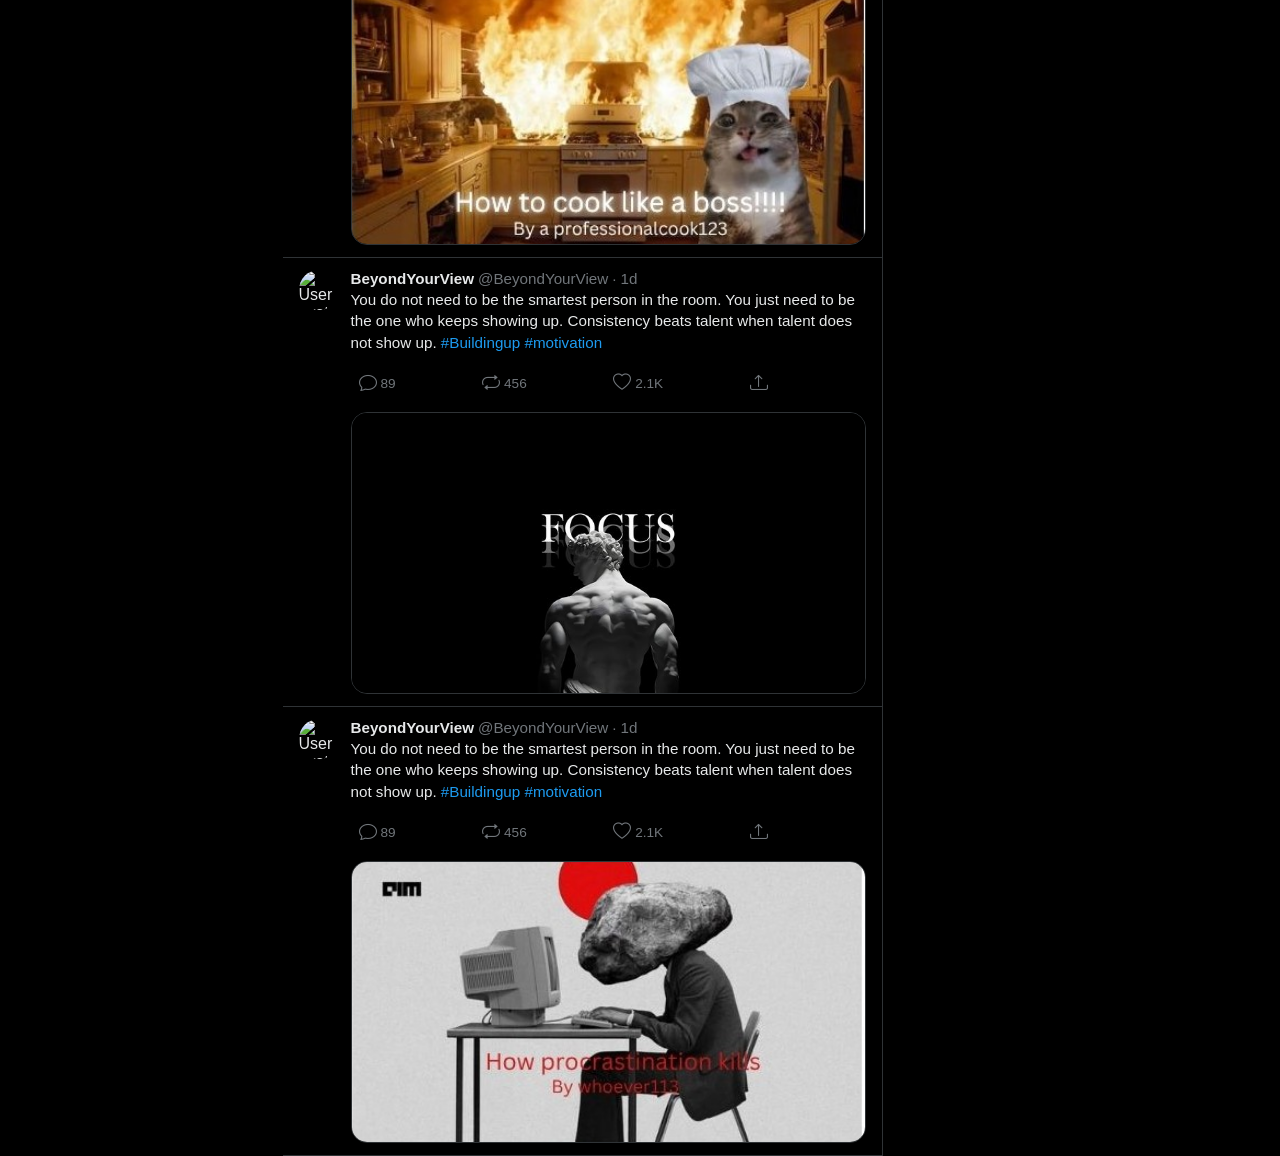
==== commit c442d1d5: "Refresh home feed with personalized FYP-style posts" ====
--- a/index.html
+++ b/index.html
@@ -97,7 +97,8 @@
               <span class="tweet-dot">·</span>
               <span class="tweet-time">2h</span>
             </div>
-            <p class="tweet-content">"Bro I Swear I know how to cook!" by professionalcook123<span class="tweet-hashtag">#WebDev</span> <span class="tweet-hashtag">#iHubAfrica</span></p>
+            <p class="tweet-content">The perfect chicken stir-fry in 15 minutes and somehow it still tastes like a restaurant meal. <span class="tweet-hashtag">#Cooking</span> <span class="tweet-hashtag">#MealPrep</span></p>
+            <div class="tweet-thumbnail"><img src="./assets/How to cook like a boss.jpg" alt="Cooking thumbnail" /></div>
             <div class="tweet-actions">
               <button class="tweet-action reply" aria-label="Reply"><i class="bi bi-chat"></i><span>12</span></button>
               <button class="tweet-action retweet" aria-label="Retweet"><i class="bi bi-repeat"></i><span>8</span></button>
@@ -116,7 +117,8 @@
               <span class="tweet-dot">·</span>
               <span class="tweet-time">4h</span>
             </div>
-            <p class="tweet-content">Procrastination is the number one killer of dreams.<span class="tweet-hashtag">#LearnToCode</span></p>
+            <p class="tweet-content">The best motivation video I’ve watched this week: stop waiting for the perfect moment and just start. <span class="tweet-hashtag">#Motivation</span> <span class="tweet-hashtag">#SelfDiscipline</span></p>
+            <div class="tweet-thumbnail"><img src="./assets/FOCUS.jpg" alt="Motivation thumbnail" /></div>
             <div class="tweet-actions">
               <button class="tweet-action reply" aria-label="Reply"><i class="bi bi-chat"></i><span>34</span></button>
               <button class="tweet-action retweet" aria-label="Retweet"><i class="bi bi-repeat"></i><span>21</span></button>
@@ -135,7 +137,8 @@
               <span class="tweet-dot">·</span>
               <span class="tweet-time">6h</span>
             </div>
-            <p class="tweet-content">Gaming is not just entertainment.It's really a way of learninng to stand tall even with adversities. Pretty much the same skills you need in real life.</p>
+            <p class="tweet-content">Still thinking about that boss fight from last night. The way the soundtrack hit when the arena opened was unreal. <span class="tweet-hashtag">#Gaming</span> <span class="tweet-hashtag">#EldenRing</span></p>
+            <div class="tweet-thumbnail"><img src="./assets/Reaction image I got from tt.jpg" alt="Gaming thumbnail" /></div>
             <div class="tweet-actions">
               <button class="tweet-action reply" aria-label="Reply"><i class="bi bi-chat"></i><span>204</span></button>
               <button class="tweet-action retweet" aria-label="Retweet"><i class="bi bi-repeat"></i><span>1.2K</span></button>
@@ -146,7 +149,7 @@
         </div>
 
         <div class="tweet">
-          <img src="images/avatar.jpg" alt="Mukelani avatar" class="avatar-sm"/>
+          <img src="./assets/bomb cat welcome discord banner.jpg" alt="Mukelani avatar" class="avatar-sm"/>
           <div class="tweet-body">
             <div class="tweet-header">
               <a href="profile.html" class="tweet-name">Mukelani</a>
@@ -154,7 +157,8 @@
               <span class="tweet-dot">·</span>
               <span class="tweet-time">1d</span>
             </div>
-            <p class="tweet-content">Let's talk how Dante is better than Virgil in everyway!!!<span class="tweet-hashtag">#100DaysOfCode</span></p>
+            <p class="tweet-content">Anime nights are always better when the episode ends on a plot twist you did not see coming. <span class="tweet-hashtag">#Anime</span> <span class="tweet-hashtag">#DemonSlayer</span></p>
+            <div class="tweet-thumbnail"><img src="./assets/thumbnail design 🔥.jpg" alt="Anime thumbnail" /></div>
             <div class="tweet-actions">
               <button class="tweet-action reply" aria-label="Reply"><i class="bi bi-chat"></i><span>7</span></button>
               <button class="tweet-action retweet" aria-label="Retweet"><i class="bi bi-repeat"></i><span>3</span></button>
--- a/style.css
+++ b/style.css
@@ -51,6 +51,16 @@
   transition: background-color var(--transition), color var(--transition);
 }
 
+body.light-mode {
+  --bg: #f5f8fa;
+  --bg-surface: #ffffff;
+  --bg-hover: #eff3f4;
+  --bg-input: #ffffff;
+  --border: #e6ecf0;
+  --text-primary: #0f1419;
+  --text-secondary: #536471;
+}
+
 a {
   color: inherit;
   text-decoration: none;
@@ -135,26 +145,58 @@
 .theme-toggle {
   display: inline-flex;
   align-items: center;
-  gap: 20px;
-  width: 100%;
+  justify-content: center;
+  gap: 0;
+  width: 40px;
+  height: 40px;
+  padding: 0;
+  border: none;
+  border-radius: 50%;
+  background: transparent;
+  color: var(--text-primary);
+  font-size: 1rem;
+  text-align: center;
+  transition: background var(--transition), transform var(--transition);
+  flex-shrink: 0;
+}
+
+.theme-toggle:hover {
+  background: var(--bg-hover);
+  transform: scale(1.04);
+}
+
+.theme-toggle i {
+  font-size: 1.1rem;
+  width: 20px;
+  text-align: center;
+}
+
+.search-controls {
+  display: flex;
+  align-items: center;
+  gap: 8px;
+  margin-bottom: 16px;
+  position: sticky;
+  top: 12px;
+  z-index: 5;
+}
+
+.search-controls .search-box {
+  flex: 1;
+  margin-bottom: 0;
+}
+
+.explore-search {
+  display: flex;
+  align-items: center;
+  gap: 8px;
   padding: 12px 16px;
-  border: none;
-  border-radius: 999px;
-  background: transparent;
-  color: var(--text-primary);
-  font-size: 1.25rem;
-  text-align: left;
-  transition: background var(--transition);
-}
-
-.theme-toggle:hover {
-  background: var(--bg-hover);
-}
-
-.theme-toggle i {
-  font-size: 1.45rem;
-  width: 26px;
-  text-align: center;
+  border-bottom: 1px solid var(--border);
+}
+
+.explore-search-wrap {
+  flex: 1;
+  position: relative;
 }
 
 .tweet-btn {
@@ -431,6 +473,21 @@
   width: 100%;
   max-height: 510px;
   object-fit: cover;
+  border-radius: 16px;
+}
+
+.tweet-thumbnail {
+  margin-top: 10px;
+  border-radius: 16px;
+  overflow: hidden;
+  border: 1px solid var(--border);
+}
+
+.tweet-thumbnail img {
+  width: 100%;
+  max-height: 280px;
+  object-fit: cover;
+  display: block;
 }
 
 .tweet-actions {
@@ -480,10 +537,8 @@
 }
 
 .search-box {
-  position: sticky;
-  top: 12px;
-  z-index: 5;
-  margin-bottom: 16px;
+  position: relative;
+  margin-bottom: 0;
 }
 
 .search-box input {
@@ -502,10 +557,6 @@
 .search-box input:focus {
   border-color: var(--blue);
   background: var(--bg);
-}
-
-.search-box {
-  position: relative;
 }
 
 .search-box i {
@@ -748,11 +799,6 @@
 }
 
 /* EXPLORE */
-.explore-search {
-  padding: 12px 16px;
-  border-bottom: 1px solid var(--border);
-}
-
 .explore-search input {
   width: 100%;
   padding: 12px 16px 12px 44px;
@@ -1278,6 +1324,22 @@
 }
 
 @media (max-width: 600px) {
+  .composer {
+    padding: 12px 12px 16px;
+  }
+
+  .tweet {
+    padding: 12px;
+  }
+
+  .login-right {
+    padding: 24px;
+  }
+
+  .login-right h1 {
+    font-size: 2.4rem;
+  }
+
   .sidebar-left {
     display: none;
   }
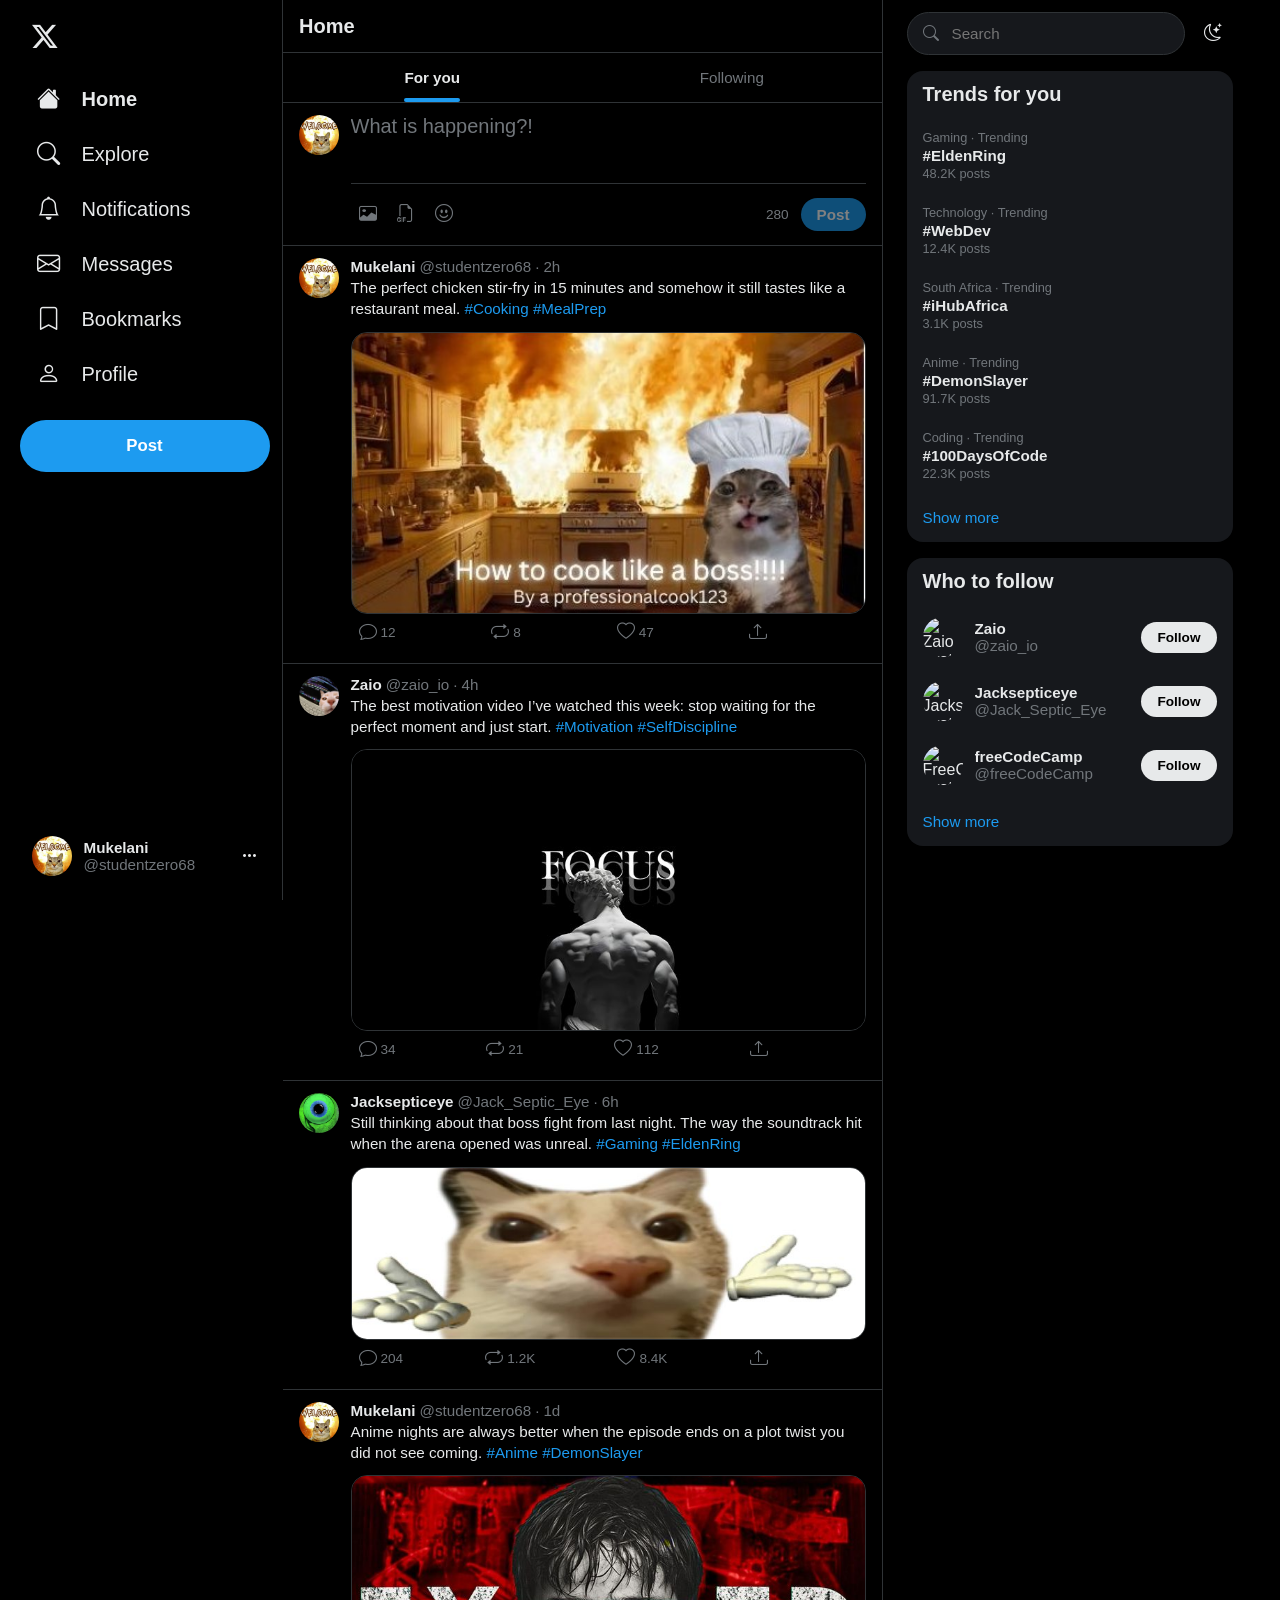
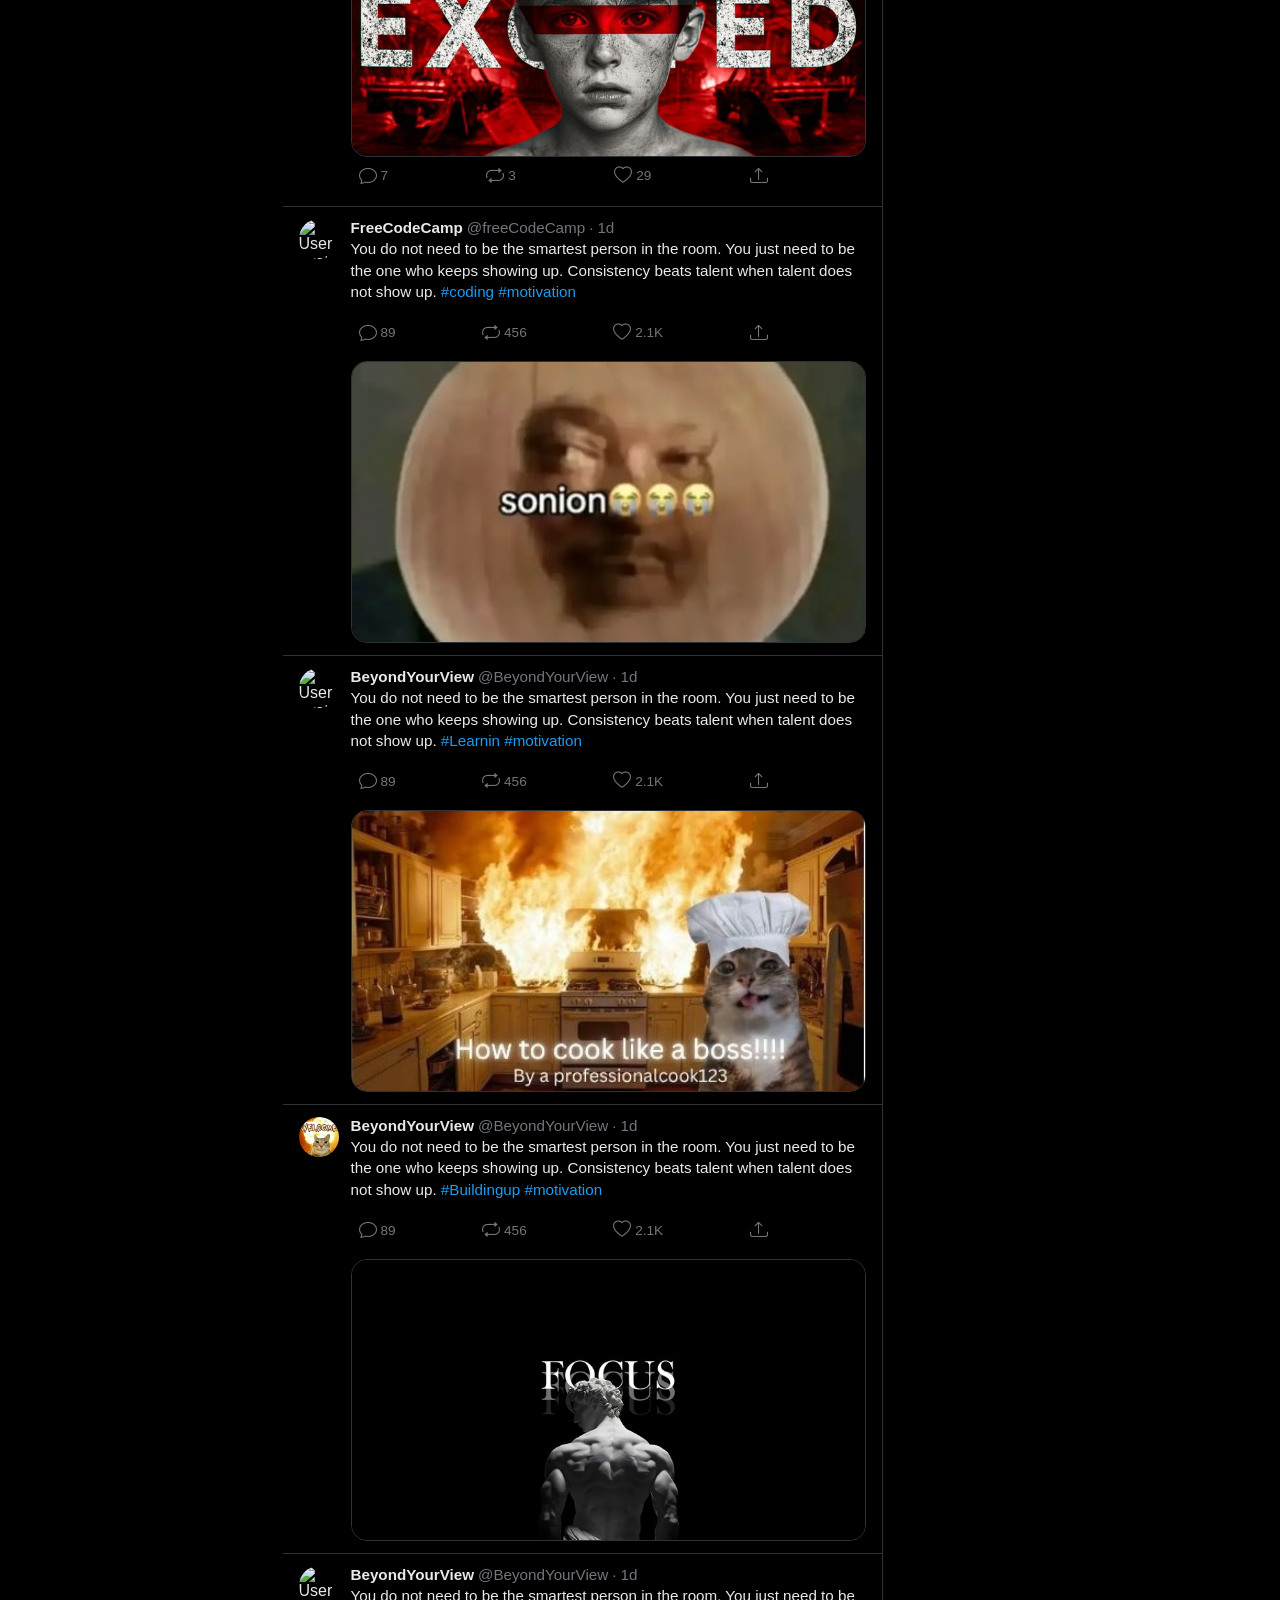
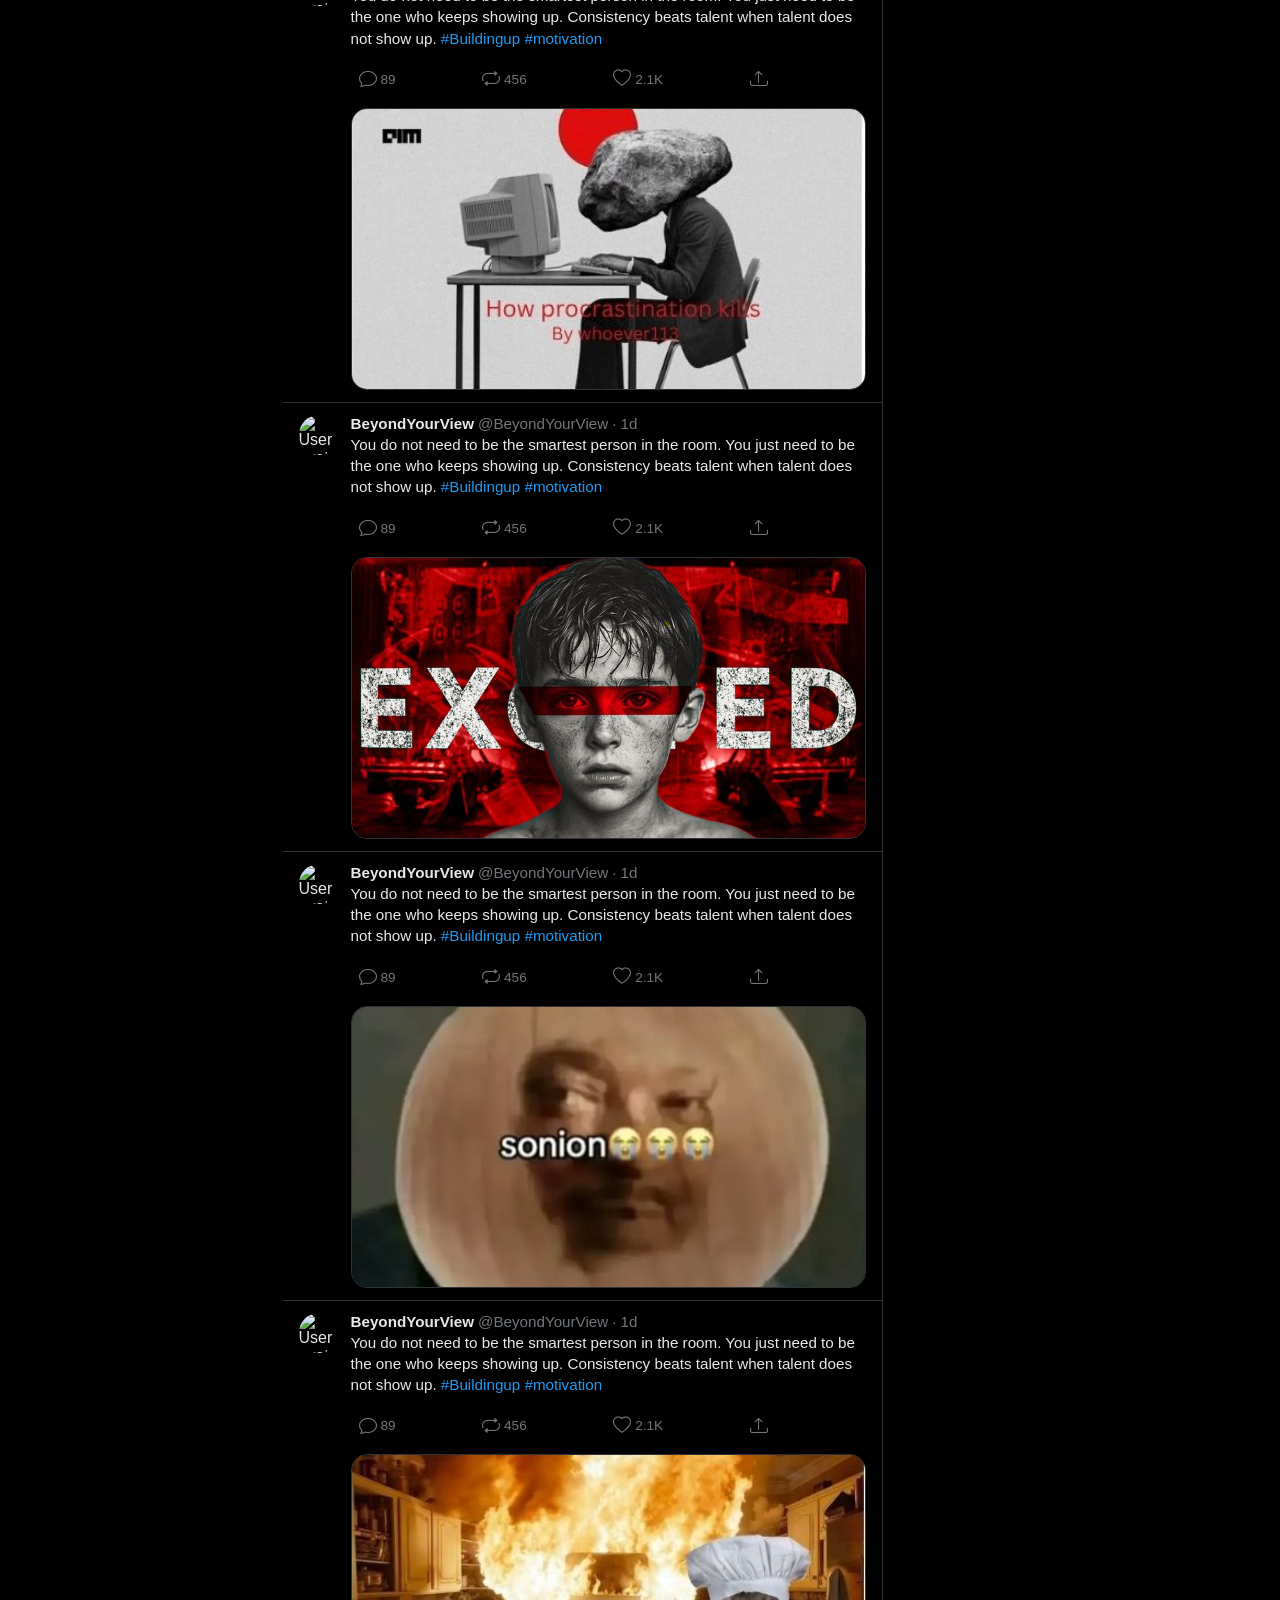
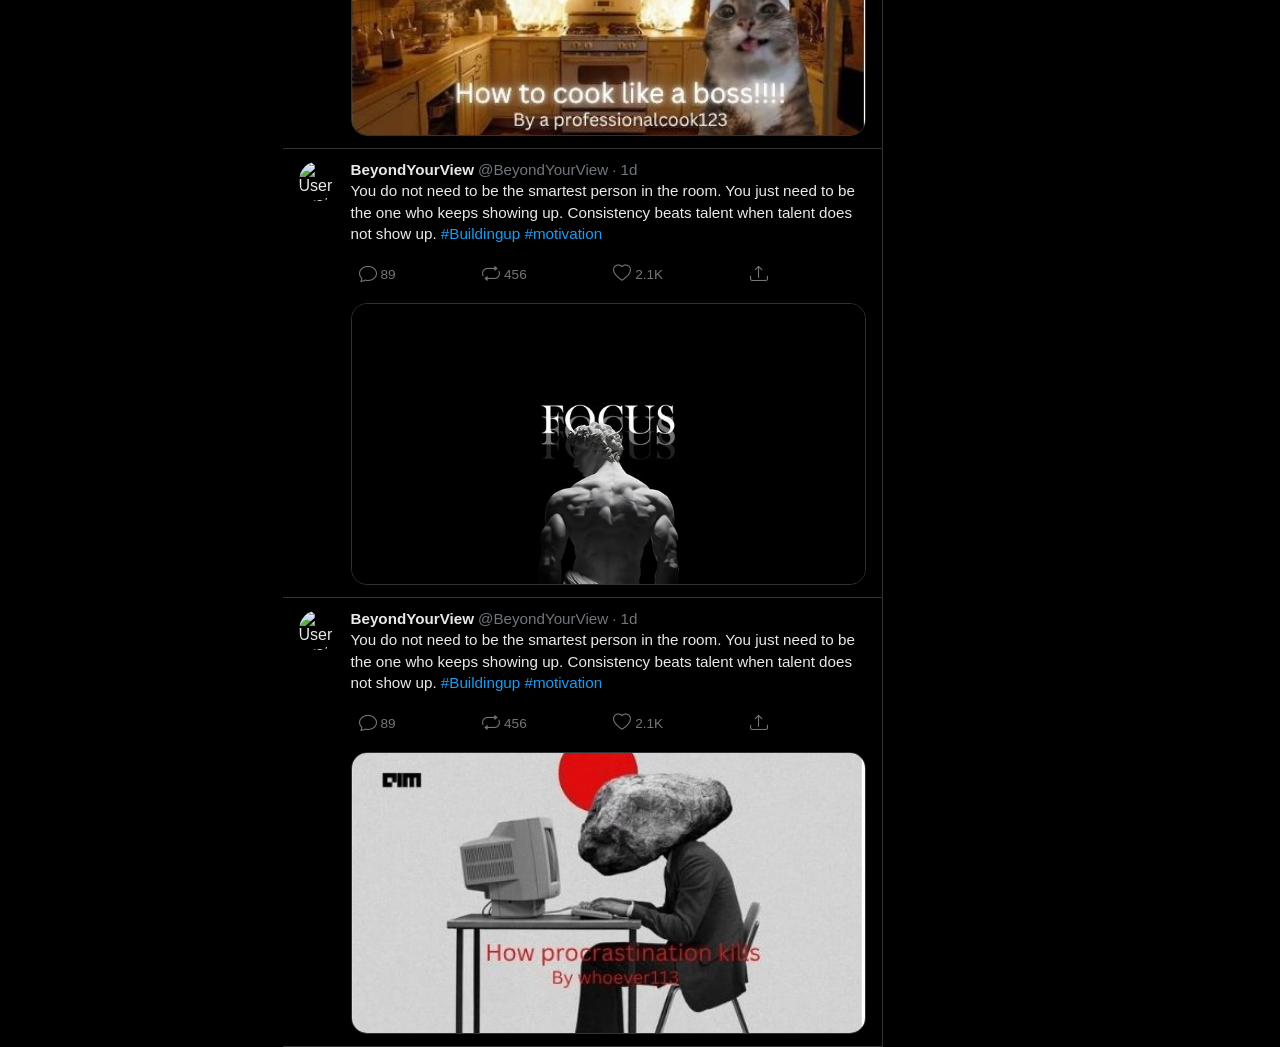
==== commit 8d56c083: "making it seem more realistic to the content creator" ====
--- a/index.html
+++ b/index.html
@@ -138,7 +138,7 @@
               <span class="tweet-time">6h</span>
             </div>
             <p class="tweet-content">Still thinking about that boss fight from last night. The way the soundtrack hit when the arena opened was unreal. <span class="tweet-hashtag">#Gaming</span> <span class="tweet-hashtag">#EldenRing</span></p>
-            <div class="tweet-thumbnail"><img src="./assets/Reaction image I got from tt.jpg" alt="Gaming thumbnail" /></div>
+            <div class="tweet-thumbnail"><img src="./assets/35536284556286666.jpg" alt="Gaming thumbnail" /></div>
             <div class="tweet-actions">
               <button class="tweet-action reply" aria-label="Reply"><i class="bi bi-chat"></i><span>204</span></button>
               <button class="tweet-action retweet" aria-label="Retweet"><i class="bi bi-repeat"></i><span>1.2K</span></button>
--- a/style.css
+++ b/style.css
@@ -550,13 +550,14 @@
   color: var(--text-primary);
   font-size: 0.95rem;
   outline: none;
-  border: 1px solid transparent;
-  transition: border-color var(--transition), background var(--transition);
+  border: 1px solid var(--border);
+  transition: border-color var(--transition), background var(--transition), box-shadow var(--transition);
 }
 
 .search-box input:focus {
   border-color: var(--blue);
   background: var(--bg);
+  box-shadow: 0 0 0 2px rgba(29, 155, 240, 0.15);
 }
 
 .search-box i {
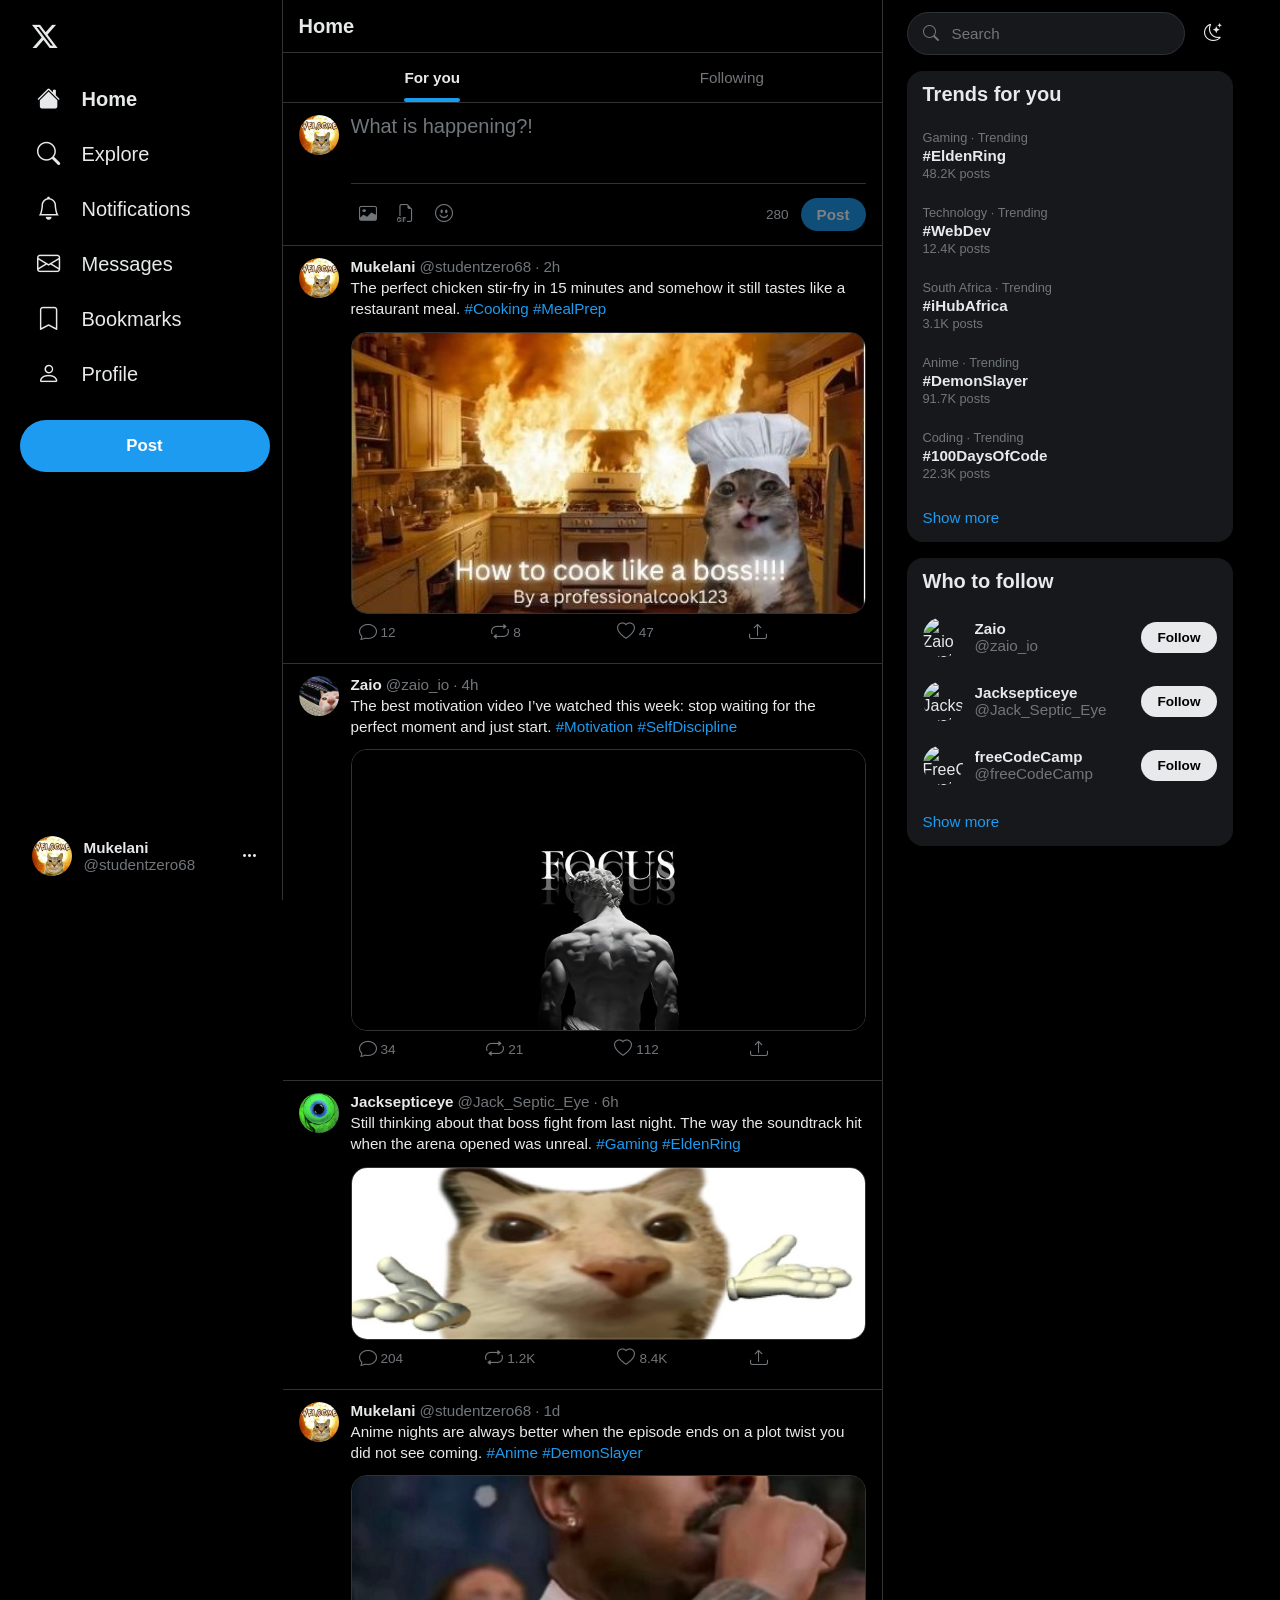
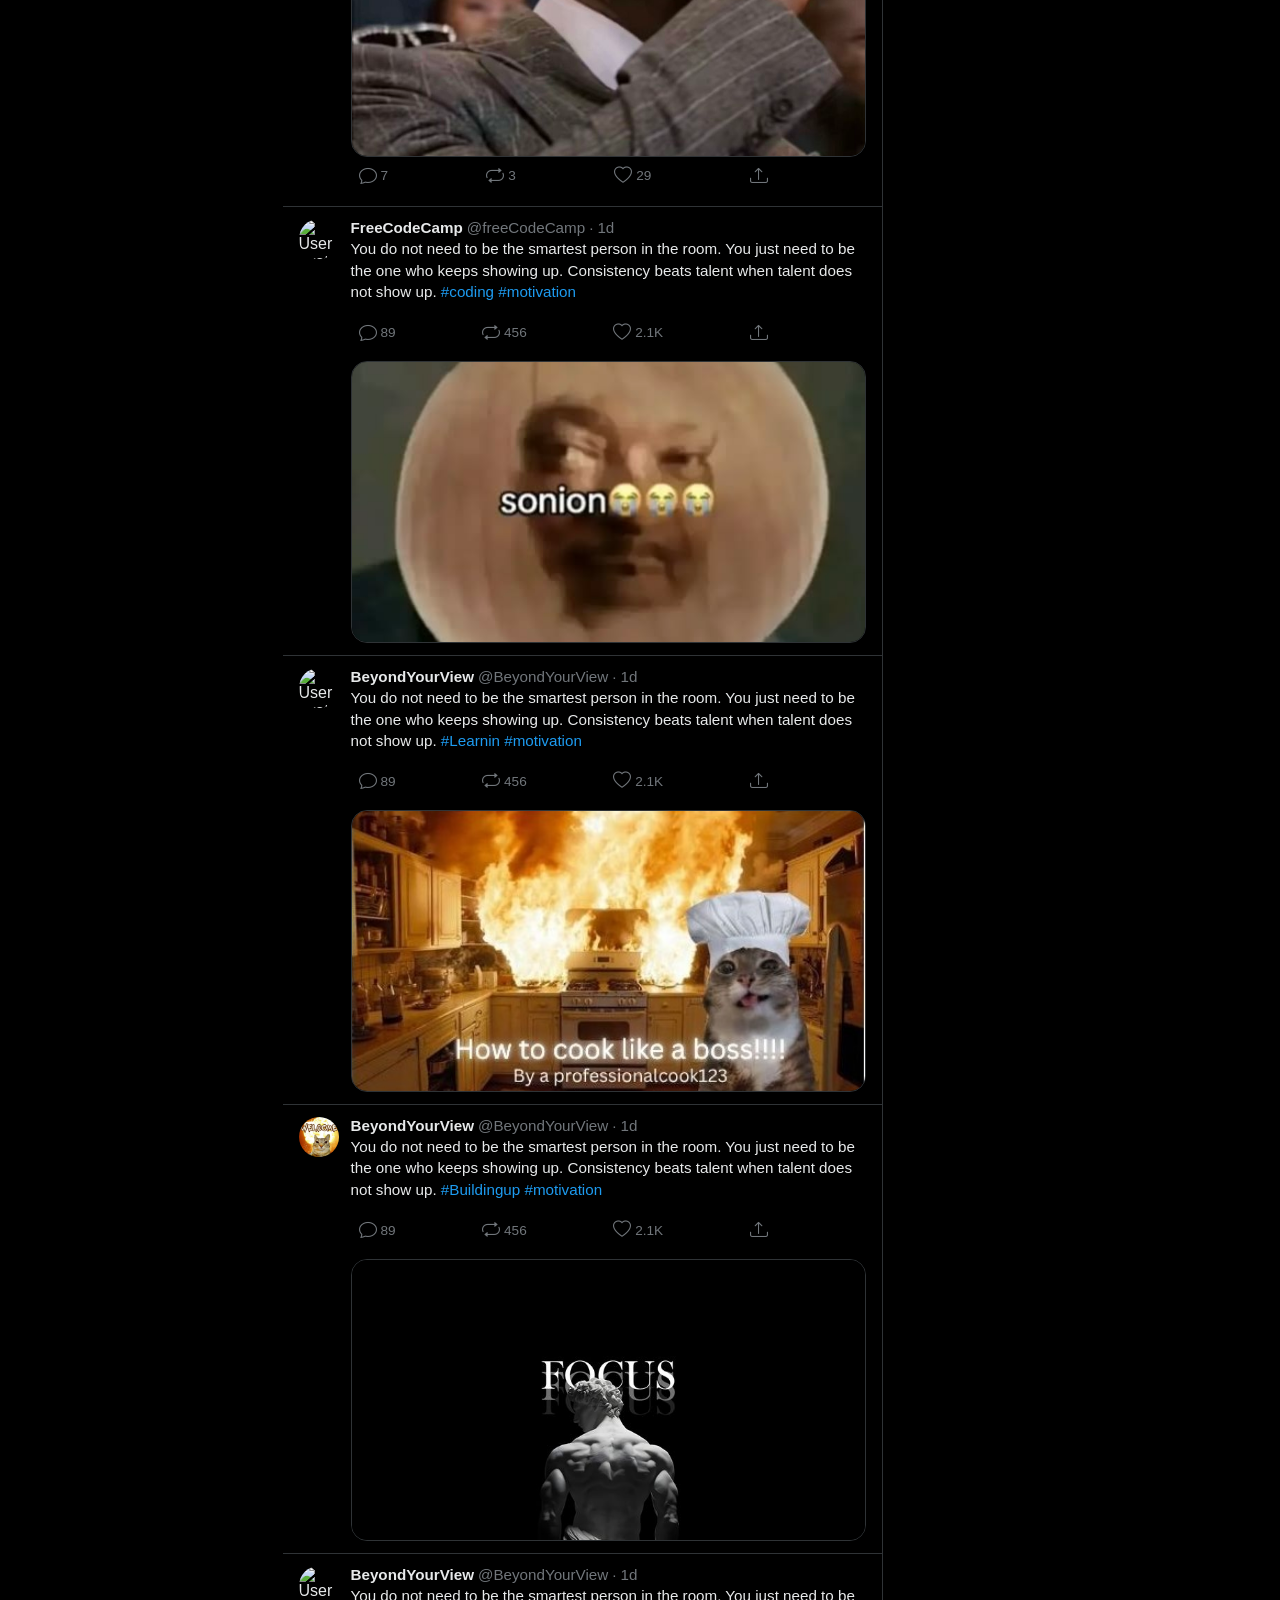
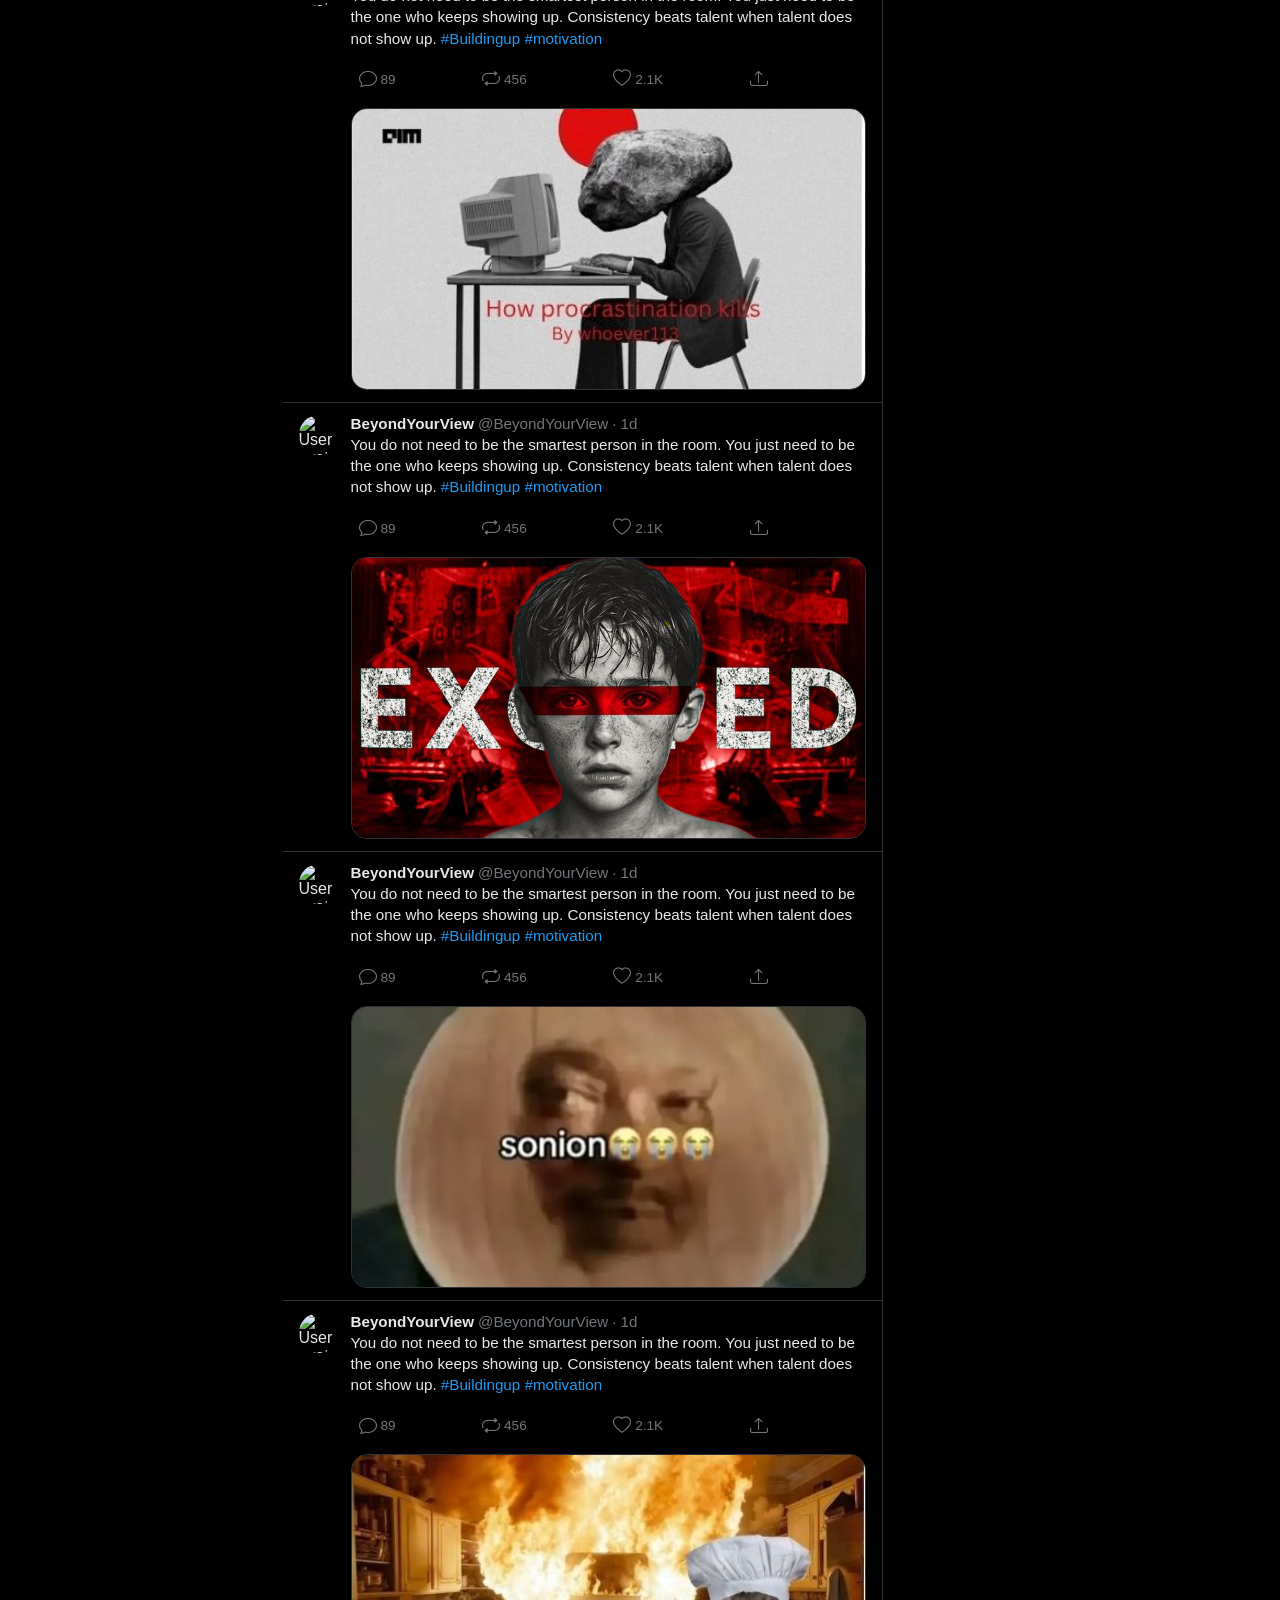
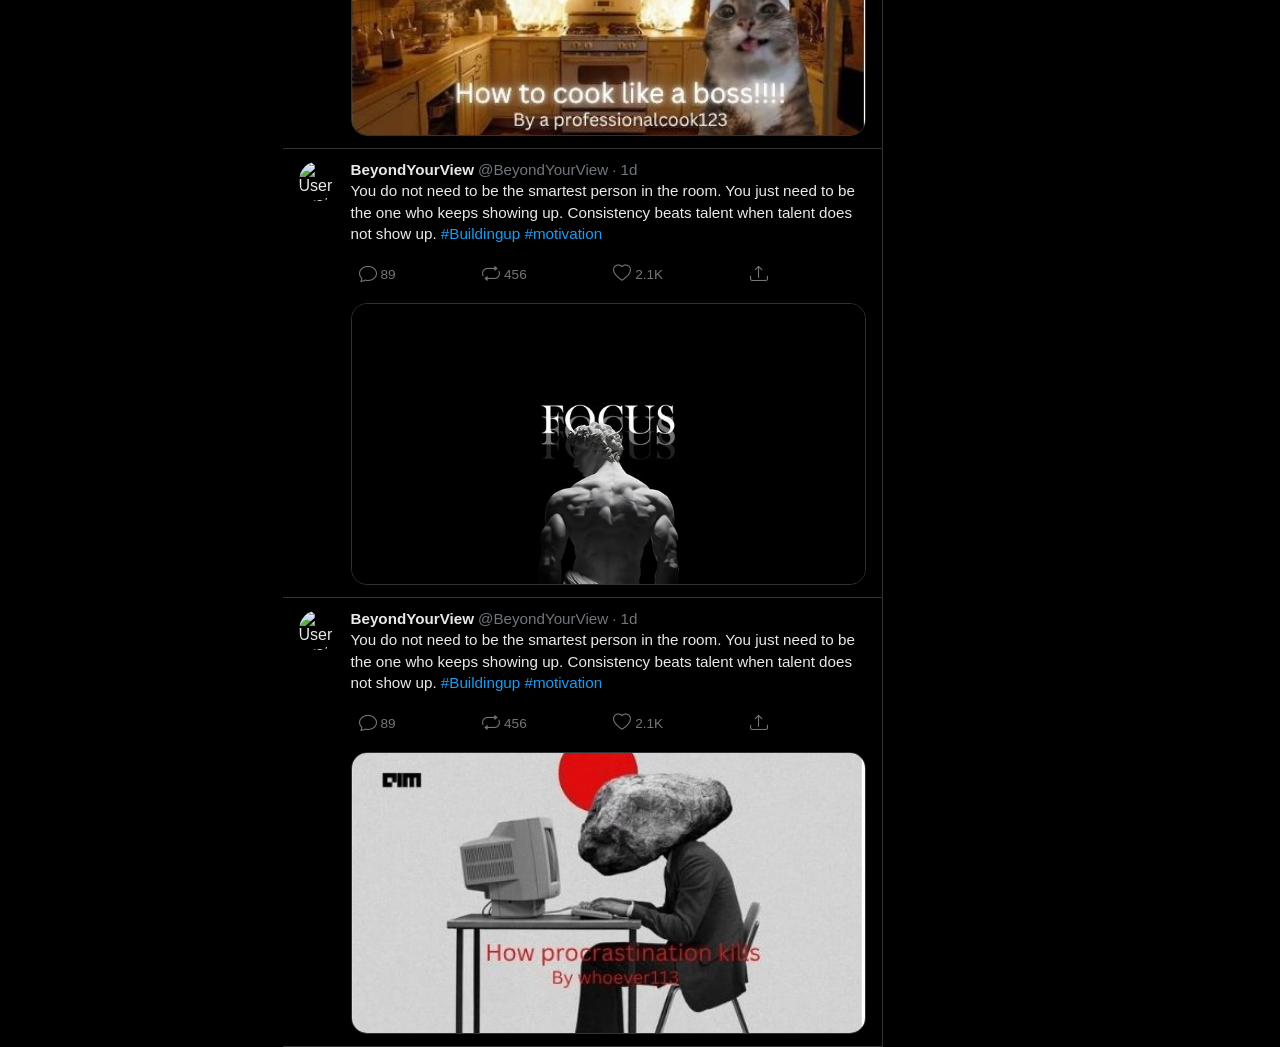
==== commit 989fce44: "again making the post seem real" ====
--- a/index.html
+++ b/index.html
@@ -158,7 +158,7 @@
               <span class="tweet-time">1d</span>
             </div>
             <p class="tweet-content">Anime nights are always better when the episode ends on a plot twist you did not see coming. <span class="tweet-hashtag">#Anime</span> <span class="tweet-hashtag">#DemonSlayer</span></p>
-            <div class="tweet-thumbnail"><img src="./assets/thumbnail design 🔥.jpg" alt="Anime thumbnail" /></div>
+            <div class="tweet-thumbnail"><img src="./assets/224124518953721881.jpg" alt="Anime thumbnail" /></div>
             <div class="tweet-actions">
               <button class="tweet-action reply" aria-label="Reply"><i class="bi bi-chat"></i><span>7</span></button>
               <button class="tweet-action retweet" aria-label="Retweet"><i class="bi bi-repeat"></i><span>3</span></button>
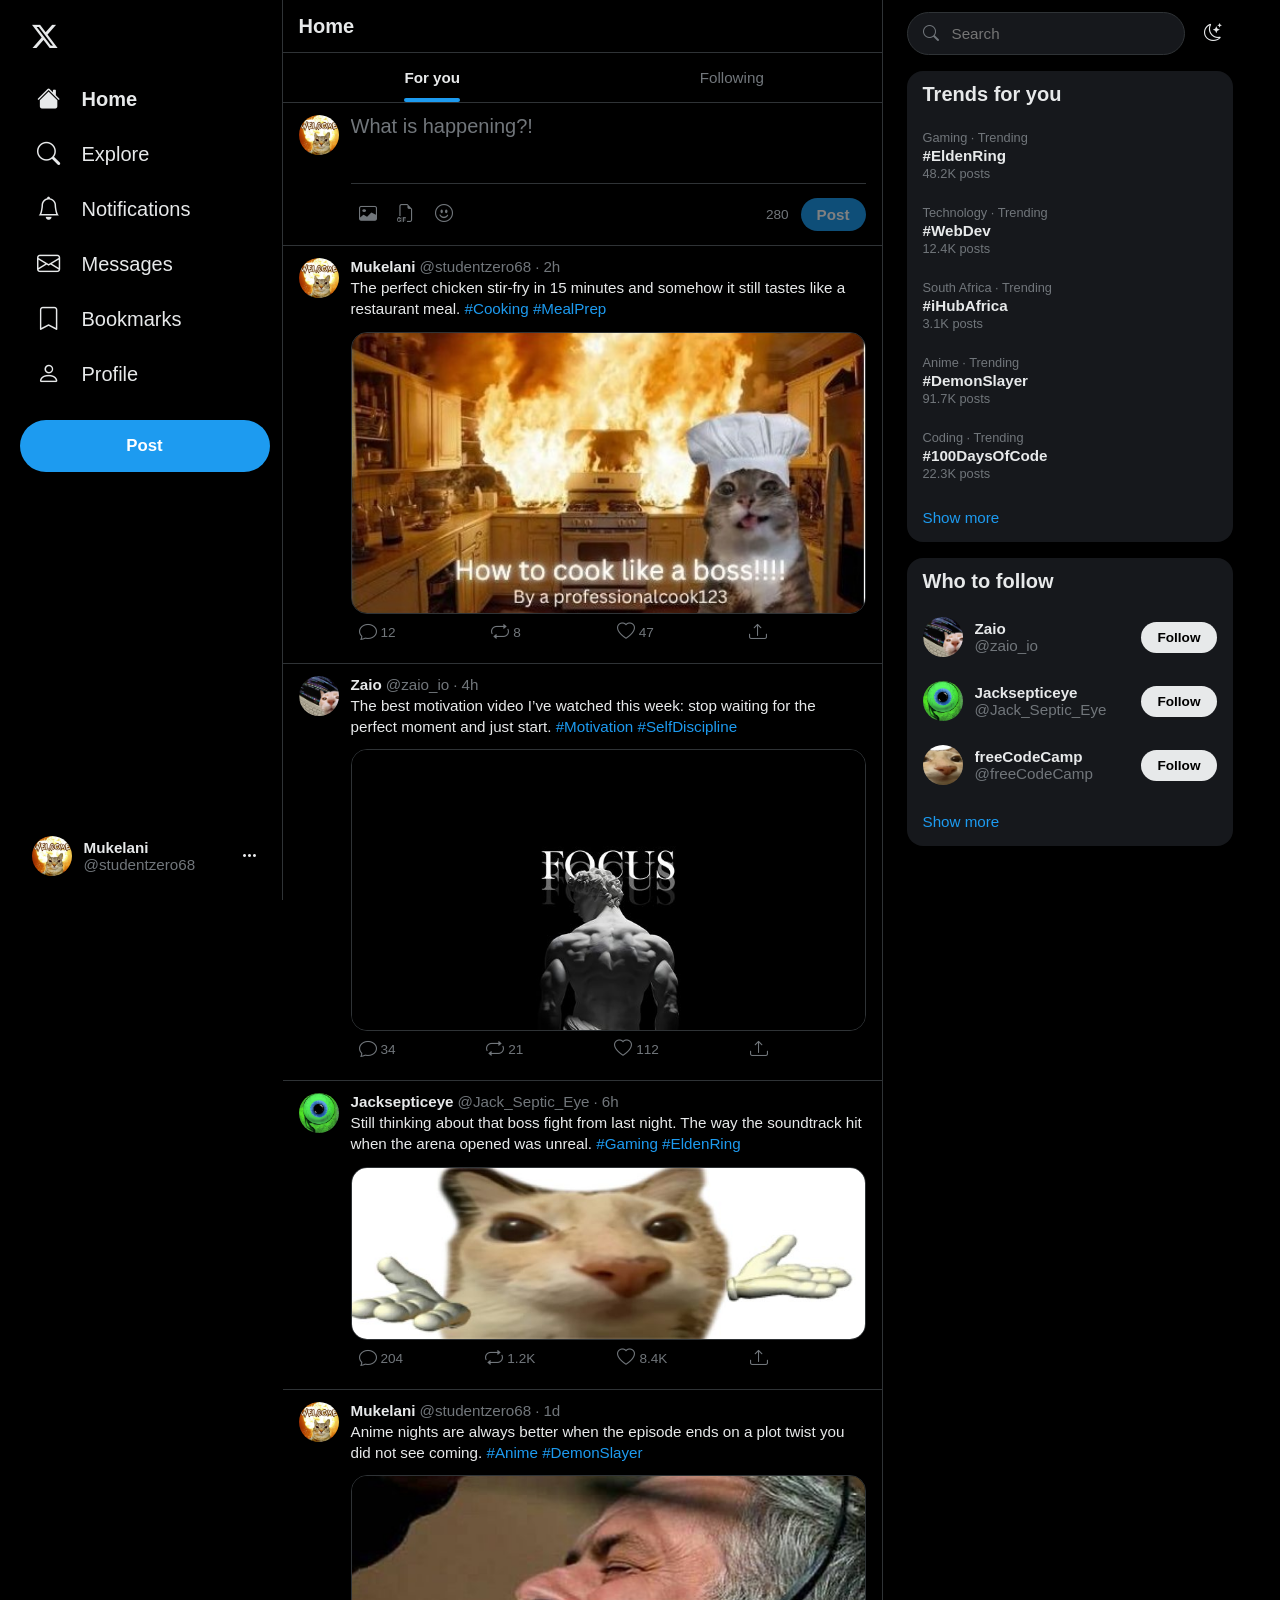
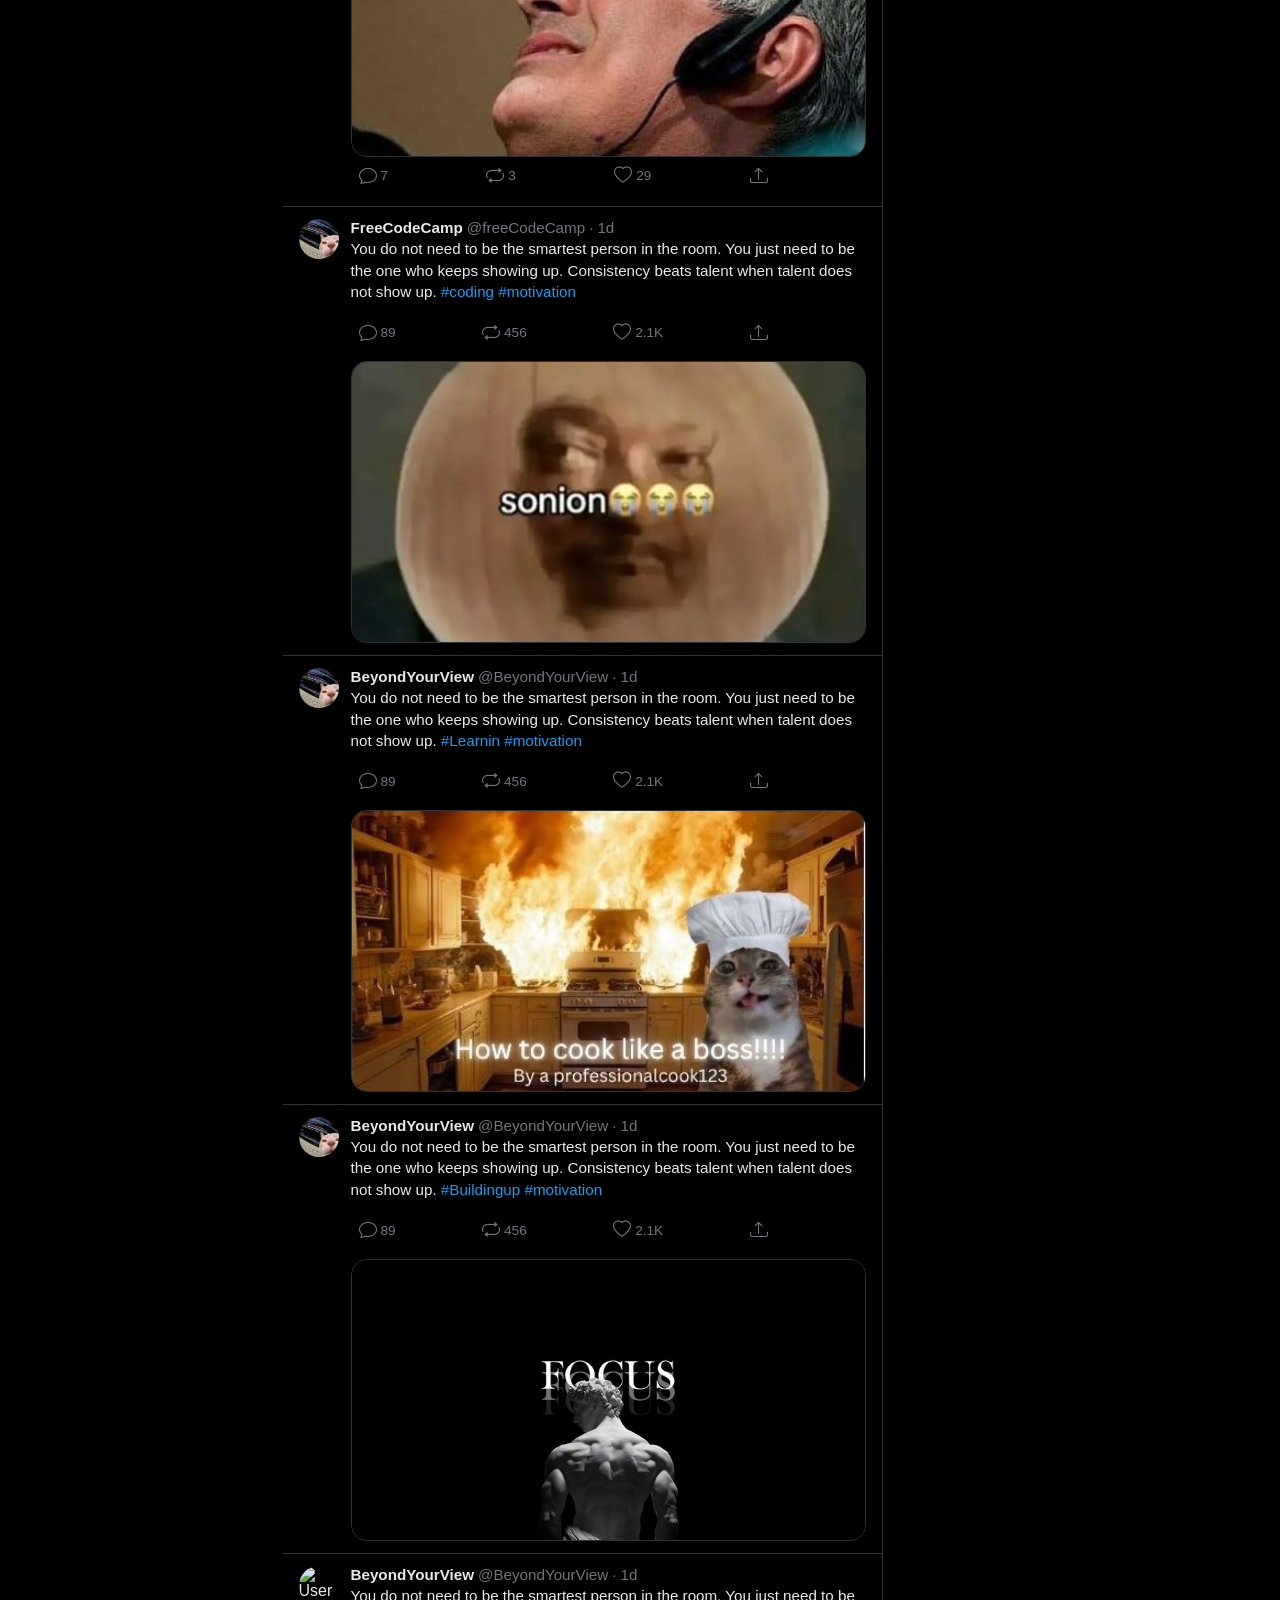
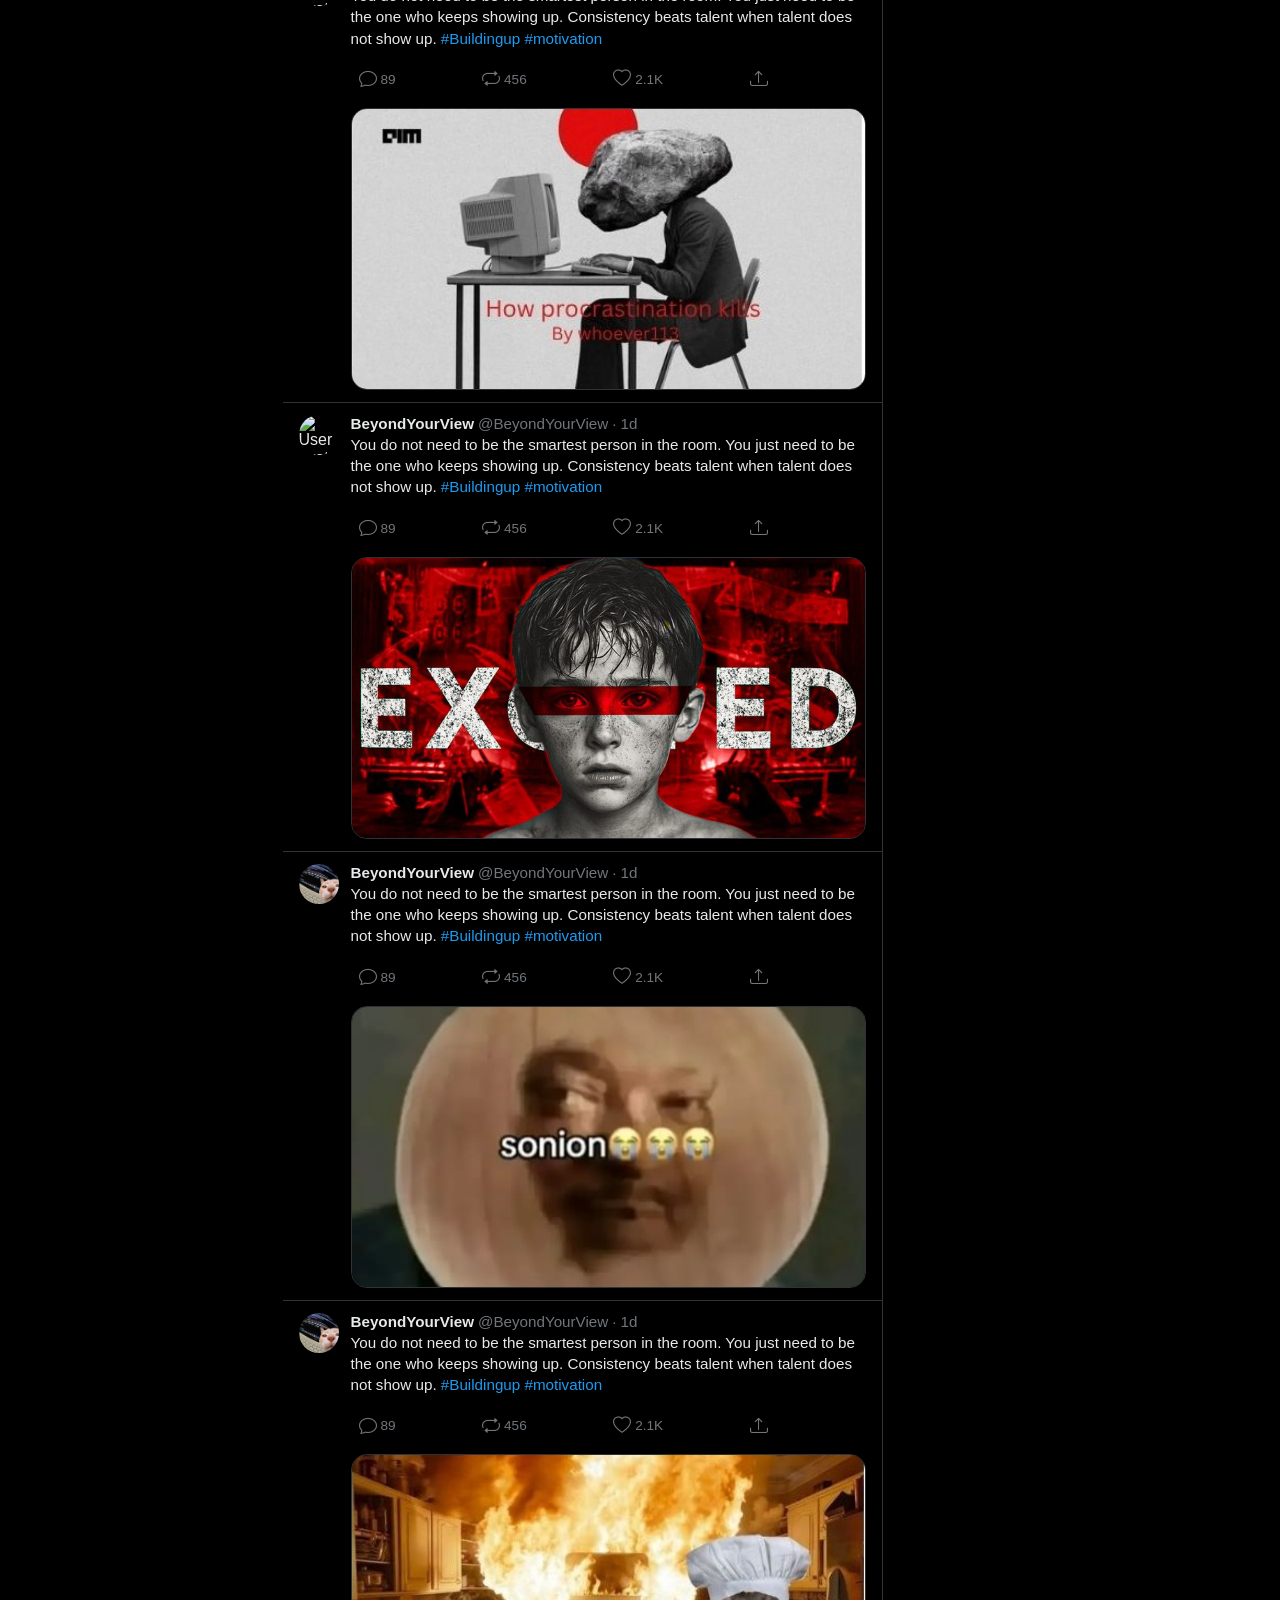
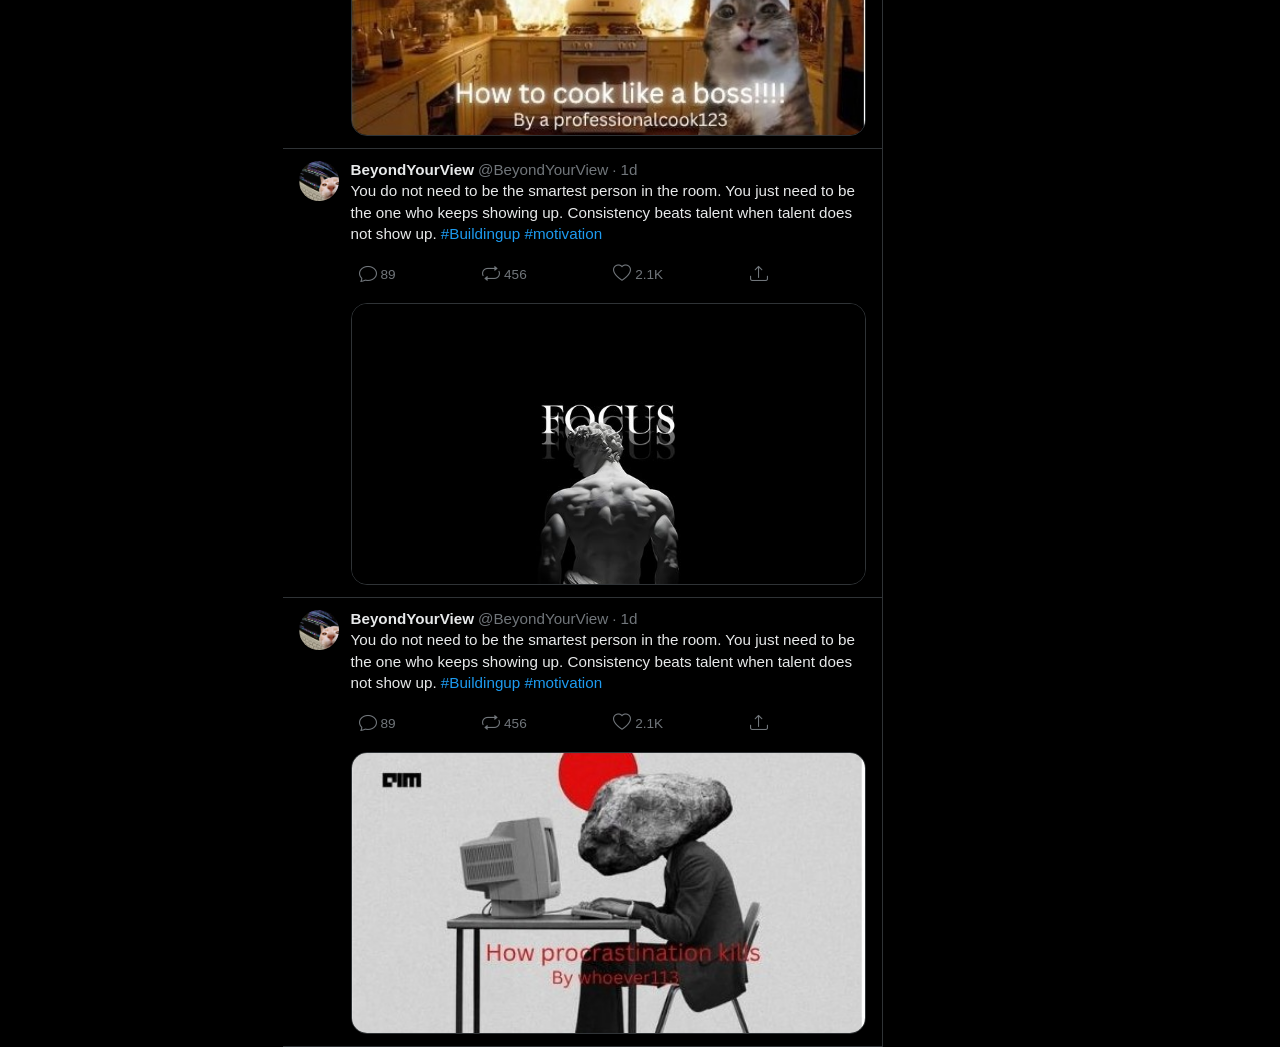
==== commit 95280d65: "again making the post seem real" ====
--- a/index.html
+++ b/index.html
@@ -158,7 +158,7 @@
               <span class="tweet-time">1d</span>
             </div>
             <p class="tweet-content">Anime nights are always better when the episode ends on a plot twist you did not see coming. <span class="tweet-hashtag">#Anime</span> <span class="tweet-hashtag">#DemonSlayer</span></p>
-            <div class="tweet-thumbnail"><img src="./assets/224124518953721881.jpg" alt="Anime thumbnail" /></div>
+            <div class="tweet-thumbnail"><img src="./assets/February (which I often spell with an extra R)….jpg" alt="Anime thumbnail" /></div>
             <div class="tweet-actions">
               <button class="tweet-action reply" aria-label="Reply"><i class="bi bi-chat"></i><span>7</span></button>
               <button class="tweet-action retweet" aria-label="Retweet"><i class="bi bi-repeat"></i><span>3</span></button>
@@ -169,7 +169,7 @@
         </div>
 
         <div class="tweet">
-          <img src="images/avatar4.jpg" alt="User avatar" class="avatar-sm"/>
+          <img src="./assets/3799980931473722.jpg" alt="User avatar" class="avatar-sm"/>
           <div class="tweet-body">
             <div class="tweet-header">
               <a href="#" class="tweet-name">FreeCodeCamp</a>
@@ -188,7 +188,7 @@
         </div>
 
         <div class="tweet">
-          <img src="images/avatar4.jpg" alt="User avatar" class="avatar-sm"/>
+          <img src="./assets/3799980931473722.jpg" alt="User avatar" class="avatar-sm"/>
           <div class="tweet-body">
             <div class="tweet-header">
               <a href="#" class="tweet-name">BeyondYourView</a>
@@ -207,7 +207,7 @@
         </div>
         
         <div class="tweet">
-          <img src="./assets/bomb cat welcome discord banner.jpg" alt="User avatar" class="avatar-sm"/>
+          <img src="./assets/3799980931473722.jpg" alt="User avatar" class="avatar-sm"/>
           <div class="tweet-body">
             <div class="tweet-header">
               <a href="#" class="tweet-name">BeyondYourView</a>
@@ -264,64 +264,64 @@
         </div>
 
         <div class="tweet">
-          <img src="images/avatar4.jpg" alt="User avatar" class="avatar-sm"/>
-          <div class="tweet-body">
-            <div class="tweet-header">
-              <a href="#" class="tweet-name">BeyondYourView</a>
-              <span class="tweet-handle">@BeyondYourView</span>
-              <span class="tweet-dot">·</span>
-              <span class="tweet-time">1d</span>
-            </div>
-            <p class="tweet-content">You do not need to be the smartest person in the room. You just need to be the one who keeps showing up. Consistency beats talent when talent does not show up. <span class="tweet-hashtag">#Buildingup</span> <span class="tweet-hashtag">#motivation</span></p>
-            <div class="tweet-actions">
-              <button class="tweet-action reply" aria-label="Reply"><i class="bi bi-chat"></i><span>89</span></button>
-              <button class="tweet-action retweet" aria-label="Retweet"><i class="bi bi-repeat"></i><span>456</span></button>
-              <button class="tweet-action like" aria-label="Like"><i class="bi bi-heart"></i><span>2.1K</span></button>
-              <button class="tweet-action" aria-label="Share"><i class="bi bi-upload"></i></button>
-            </div>
-          </div>
-        </div>
-
-        <div class="tweet">
-          <img src="images/avatar4.jpg" alt="User avatar" class="avatar-sm"/>
-          <div class="tweet-body">
-            <div class="tweet-header">
-              <a href="#" class="tweet-name">BeyondYourView</a>
-              <span class="tweet-handle">@BeyondYourView</span>
-              <span class="tweet-dot">·</span>
-              <span class="tweet-time">1d</span>
-            </div>
-            <p class="tweet-content">You do not need to be the smartest person in the room. You just need to be the one who keeps showing up. Consistency beats talent when talent does not show up. <span class="tweet-hashtag">#Buildingup</span> <span class="tweet-hashtag">#motivation</span></p>
-            <div class="tweet-actions">
-              <button class="tweet-action reply" aria-label="Reply"><i class="bi bi-chat"></i><span>89</span></button>
-              <button class="tweet-action retweet" aria-label="Retweet"><i class="bi bi-repeat"></i><span>456</span></button>
-              <button class="tweet-action like" aria-label="Like"><i class="bi bi-heart"></i><span>2.1K</span></button>
-              <button class="tweet-action" aria-label="Share"><i class="bi bi-upload"></i></button>
-            </div>
-          </div>
-        </div>
-
-        <div class="tweet">
-          <img src="images/avatar4.jpg" alt="User avatar" class="avatar-sm"/>
-          <div class="tweet-body">
-            <div class="tweet-header">
-              <a href="#" class="tweet-name">BeyondYourView</a>
-              <span class="tweet-handle">@BeyondYourView</span>
-              <span class="tweet-dot">·</span>
-              <span class="tweet-time">1d</span>
-            </div>
-            <p class="tweet-content">You do not need to be the smartest person in the room. You just need to be the one who keeps showing up. Consistency beats talent when talent does not show up. <span class="tweet-hashtag">#Buildingup</span> <span class="tweet-hashtag">#motivation</span></p>
-            <div class="tweet-actions">
-              <button class="tweet-action reply" aria-label="Reply"><i class="bi bi-chat"></i><span>89</span></button>
-              <button class="tweet-action retweet" aria-label="Retweet"><i class="bi bi-repeat"></i><span>456</span></button>
-              <button class="tweet-action like" aria-label="Like"><i class="bi bi-heart"></i><span>2.1K</span></button>
-              <button class="tweet-action" aria-label="Share"><i class="bi bi-upload"></i></button>
-            </div>
-          </div>
-        </div>
-
-        <div class="tweet">
-          <img src="images/avatar4.jpg" alt="User avatar" class="avatar-sm"/>
+          <img src="./assets/3799980931473722.jpg" alt="User avatar" class="avatar-sm"/>
+          <div class="tweet-body">
+            <div class="tweet-header">
+              <a href="#" class="tweet-name">BeyondYourView</a>
+              <span class="tweet-handle">@BeyondYourView</span>
+              <span class="tweet-dot">·</span>
+              <span class="tweet-time">1d</span>
+            </div>
+            <p class="tweet-content">You do not need to be the smartest person in the room. You just need to be the one who keeps showing up. Consistency beats talent when talent does not show up. <span class="tweet-hashtag">#Buildingup</span> <span class="tweet-hashtag">#motivation</span></p>
+            <div class="tweet-actions">
+              <button class="tweet-action reply" aria-label="Reply"><i class="bi bi-chat"></i><span>89</span></button>
+              <button class="tweet-action retweet" aria-label="Retweet"><i class="bi bi-repeat"></i><span>456</span></button>
+              <button class="tweet-action like" aria-label="Like"><i class="bi bi-heart"></i><span>2.1K</span></button>
+              <button class="tweet-action" aria-label="Share"><i class="bi bi-upload"></i></button>
+            </div>
+          </div>
+        </div>
+
+        <div class="tweet">
+          <img src="./assets/3799980931473722.jpg" alt="User avatar" class="avatar-sm"/>
+          <div class="tweet-body">
+            <div class="tweet-header">
+              <a href="#" class="tweet-name">BeyondYourView</a>
+              <span class="tweet-handle">@BeyondYourView</span>
+              <span class="tweet-dot">·</span>
+              <span class="tweet-time">1d</span>
+            </div>
+            <p class="tweet-content">You do not need to be the smartest person in the room. You just need to be the one who keeps showing up. Consistency beats talent when talent does not show up. <span class="tweet-hashtag">#Buildingup</span> <span class="tweet-hashtag">#motivation</span></p>
+            <div class="tweet-actions">
+              <button class="tweet-action reply" aria-label="Reply"><i class="bi bi-chat"></i><span>89</span></button>
+              <button class="tweet-action retweet" aria-label="Retweet"><i class="bi bi-repeat"></i><span>456</span></button>
+              <button class="tweet-action like" aria-label="Like"><i class="bi bi-heart"></i><span>2.1K</span></button>
+              <button class="tweet-action" aria-label="Share"><i class="bi bi-upload"></i></button>
+            </div>
+          </div>
+        </div>
+
+        <div class="tweet">
+          <img src="./assets/3799980931473722.jpg" alt="User avatar" class="avatar-sm"/>
+          <div class="tweet-body">
+            <div class="tweet-header">
+              <a href="#" class="tweet-name">BeyondYourView</a>
+              <span class="tweet-handle">@BeyondYourView</span>
+              <span class="tweet-dot">·</span>
+              <span class="tweet-time">1d</span>
+            </div>
+            <p class="tweet-content">You do not need to be the smartest person in the room. You just need to be the one who keeps showing up. Consistency beats talent when talent does not show up. <span class="tweet-hashtag">#Buildingup</span> <span class="tweet-hashtag">#motivation</span></p>
+            <div class="tweet-actions">
+              <button class="tweet-action reply" aria-label="Reply"><i class="bi bi-chat"></i><span>89</span></button>
+              <button class="tweet-action retweet" aria-label="Retweet"><i class="bi bi-repeat"></i><span>456</span></button>
+              <button class="tweet-action like" aria-label="Like"><i class="bi bi-heart"></i><span>2.1K</span></button>
+              <button class="tweet-action" aria-label="Share"><i class="bi bi-upload"></i></button>
+            </div>
+          </div>
+        </div>
+
+        <div class="tweet">
+          <img src="./assets/3799980931473722.jpg" alt="User avatar" class="avatar-sm"/>
           <div class="tweet-body">
             <div class="tweet-header">
               <a href="#" class="tweet-name">BeyondYourView</a>
@@ -394,7 +394,7 @@
         <div class="widget-header">Who to follow</div>
 
         <div class="follow-item">
-          <img src="images/avatar2.jpg" alt="Zaio avatar" class="avatar-sm"/>
+          <img src="./assets/3799980931473722.jpg" alt="Zaio avatar" class="avatar-sm"/>
           <div class="follow-info">
             <div class="user-name">Zaio</div>
             <div class="user-handle">@zaio_io</div>
@@ -403,7 +403,7 @@
         </div>
 
         <div class="follow-item">
-          <img src="images/avatar3.jpg" alt="Jacksepticeye avatar" class="avatar-sm"/>
+          <img src="./assets/40180621670643318.jpg" alt="Jacksepticeye avatar" class="avatar-sm"/>
           <div class="follow-info">
             <div class="user-name">Jacksepticeye</div>
             <div class="user-handle">@Jack_Septic_Eye</div>
@@ -412,7 +412,7 @@
         </div>
 
         <div class="follow-item">
-          <img src="images/avatar4.jpg" alt="FreeCodeCamp avatar" class="avatar-sm"/>
+          <img src="./assets/35536284556286666.jpg" alt="FreeCodeCamp avatar" class="avatar-sm"/>
           <div class="follow-info">
             <div class="user-name">freeCodeCamp</div>
             <div class="user-handle">@freeCodeCamp</div>
